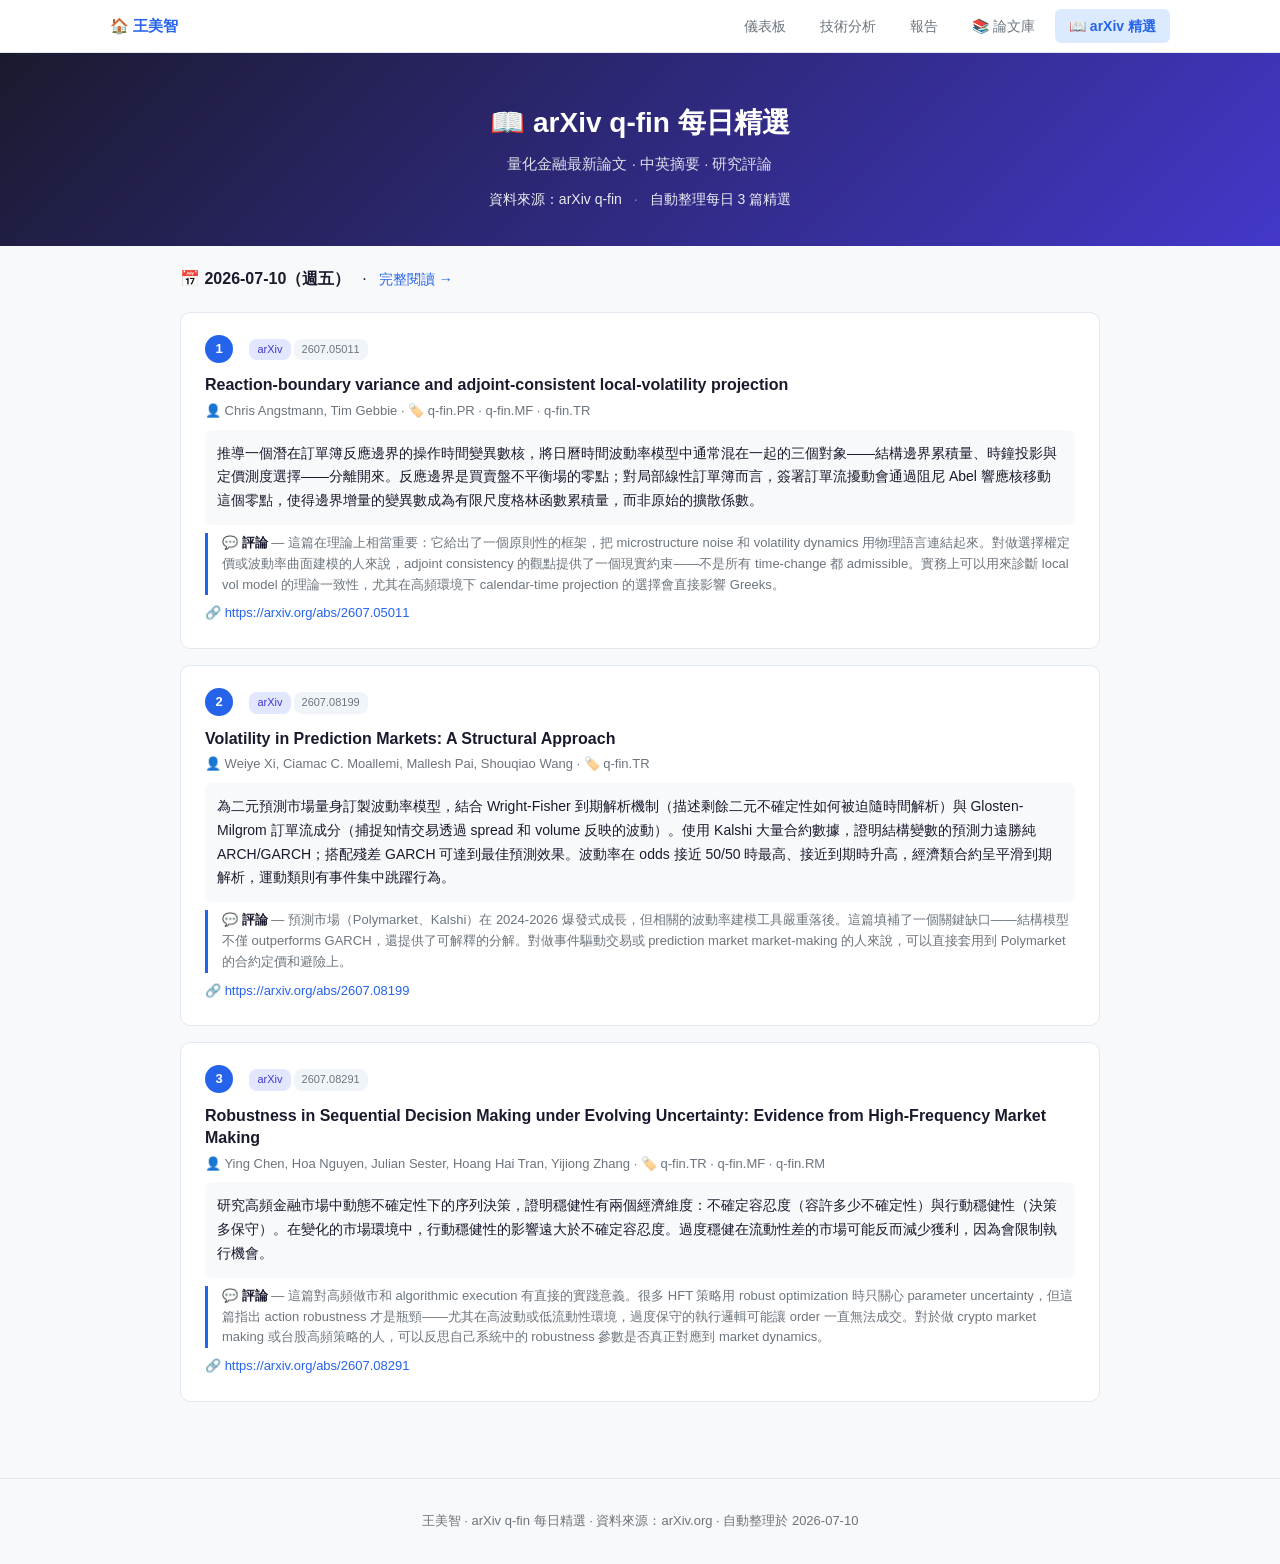
==== arxiv/index.html @ 02ef4549 "新增 arXiv q-fin 每日精選專區（2026-07-10 首版，3 篇精選）" ====
<!DOCTYPE html>
<html lang="zh-Hant">
<head>
<meta charset="UTF-8">
<meta name="viewport" content="width=device-width, initial-scale=1.0">
<meta name="color-scheme" content="light only">
<title>arXiv q-fin 每日精選 — 王美智</title>
<link rel="stylesheet" href="../style.css">
<style>
/* arXiv 專用樣式 */
.arxiv-hero {
  background: linear-gradient(135deg, #1a1a2e 0%, #4338ca 100%);
  color: #fff; padding: 48px 20px 36px; text-align: center;
}
.arxiv-hero h1 { font-size: 28px; margin-bottom: 6px; }
.arxiv-hero .subtitle { font-size: 15px; opacity: .85; margin-bottom: 12px; }
.arxiv-hero .hero-stats { font-size: 14px; opacity: .9; }
.arxiv-hero .hero-stats .sep { margin: 0 8px; opacity: .5; }

/* 文章卡 */
.arxiv-card {
  background: var(--card-bg); border-radius: var(--radius); padding: 20px 24px;
  border: 1px solid var(--border); margin-bottom: 16px; transition: .15s;
}
.arxiv-card:hover { border-color: var(--accent); box-shadow: 0 2px 8px rgba(37,99,235,.1); }
.arxiv-card .card-num {
  display: inline-block; width: 28px; height: 28px; line-height: 28px;
  text-align: center; border-radius: 50%; background: var(--accent); color: #fff;
  font-size: 13px; font-weight: 700; margin-right: 8px;
}
.arxiv-card h3 { font-size: 16px; font-weight: 600; margin: 8px 0 4px; line-height: 1.4; }
.arxiv-card .meta { font-size: 13px; color: var(--muted); margin-bottom: 4px; }
.arxiv-card .meta a { color: var(--accent); text-decoration: none; }
.arxiv-card .meta a:hover { text-decoration: underline; }
.arxiv-card .tags { display: flex; flex-wrap: wrap; gap: 3px; margin: 6px 0; }
.arxiv-card .tags span {
  padding: 2px 8px; border-radius: 8px; font-size: 11px; font-weight: 500;
  background: var(--tag-bg); color: var(--muted);
}
.arxiv-card .tags .arxiv-tag { background: #e0e7ff; color: #4338ca; }
.arxiv-card .abstract {
  font-size: 14px; line-height: 1.7; color: var(--text); margin: 8px 0;
  padding: 12px; background: var(--bg); border-radius: 8px;
}
.arxiv-card .commentary {
  font-size: 13px; line-height: 1.6; color: var(--muted);
  border-left: 3px solid var(--accent); padding-left: 14px; margin-top: 8px;
}
.arxiv-card .commentary strong { color: var(--text); }

.day-nav { display: flex; align-items: center; gap: 12px; margin-bottom: 20px; }
.day-nav a { color: var(--accent); text-decoration: none; font-size: 14px; }
.day-nav a:hover { text-decoration: underline; }
.day-nav .current { font-weight: 600; color: var(--text); }
</style>
</head>
<body>

<!-- 導覽列 -->
<nav class="topnav">
  <div class="nav-inner">
    <a href="../index.html" class="nav-brand">🏠 王美智</a>
    <div class="nav-links">
      <a href="../dashboard/">儀表板</a>
      <a href="../stock-viewer/">技術分析</a>
      <a href="../report.html">報告</a>
      <a href="../papers/">📚 論文庫</a>
      <a href="index.html" class="active">📖 arXiv 精選</a>
    </div>
  </div>
</nav>

<!-- Hero -->
<div class="arxiv-hero">
  <h1>📖 arXiv q-fin 每日精選</h1>
  <p class="subtitle">量化金融最新論文 · 中英摘要 · 研究評論</p>
  <div class="hero-stats">
    <span>資料來源：arXiv q-fin</span>
    <span class="sep">·</span>
    <span>自動整理每日 3 篇精選</span>
  </div>
</div>

<main class="container">

<div class="day-nav">
  <span class="current">📅 2026-07-10（週五）</span>
  <span class="sep">·</span>
  <a href="2026-07-10.html">完整閱讀 →</a>
</div>

<!-- 精選 1 -->
<div class="arxiv-card">
  <div>
    <span class="card-num">1</span>
    <span class="tags" style="display:inline-flex;margin-left:4px;">
      <span class="arxiv-tag">arXiv</span>
      <span>2607.05011</span>
    </span>
  </div>
  <h3>Reaction-boundary variance and adjoint-consistent local-volatility projection</h3>
  <div class="meta">👤 Chris Angstmann, Tim Gebbie · 🏷️ q-fin.PR · q-fin.MF · q-fin.TR</div>
  <div class="abstract">
    推導一個潛在訂單簿反應邊界的操作時間變異數核，將日曆時間波動率模型中通常混在一起的三個對象——結構邊界累積量、時鐘投影與定價測度選擇——分離開來。反應邊界是買賣盤不平衡場的零點；對局部線性訂單簿而言，簽署訂單流擾動會通過阻尼 Abel 響應核移動這個零點，使得邊界增量的變異數成為有限尺度格林函數累積量，而非原始的擴散係數。
  </div>
  <div class="commentary">
    <strong>💬 評論</strong> — 這篇在理論上相當重要：它給出了一個原則性的框架，把 microstructure noise 和 volatility dynamics 用物理語言連結起來。對做選擇權定價或波動率曲面建模的人來說，adjoint consistency 的觀點提供了一個現實約束——不是所有 time-change 都 admissible。實務上可以用來診斷 local vol model 的理論一致性，尤其在高頻環境下 calendar-time projection 的選擇會直接影響 Greeks。
  </div>
  <div class="meta" style="margin-top:8px;">
    🔗 <a href="https://arxiv.org/abs/2607.05011" target="_blank">https://arxiv.org/abs/2607.05011</a>
  </div>
</div>

<!-- 精選 2 -->
<div class="arxiv-card">
  <div>
    <span class="card-num">2</span>
    <span class="tags" style="display:inline-flex;margin-left:4px;">
      <span class="arxiv-tag">arXiv</span>
      <span>2607.08199</span>
    </span>
  </div>
  <h3>Volatility in Prediction Markets: A Structural Approach</h3>
  <div class="meta">👤 Weiye Xi, Ciamac C. Moallemi, Mallesh Pai, Shouqiao Wang · 🏷️ q-fin.TR</div>
  <div class="abstract">
    為二元預測市場量身訂製波動率模型，結合 Wright-Fisher 到期解析機制（描述剩餘二元不確定性如何被迫隨時間解析）與 Glosten-Milgrom 訂單流成分（捕捉知情交易透過 spread 和 volume 反映的波動）。使用 Kalshi 大量合約數據，證明結構變數的預測力遠勝純 ARCH/GARCH；搭配殘差 GARCH 可達到最佳預測效果。波動率在 odds 接近 50/50 時最高、接近到期時升高，經濟類合約呈平滑到期解析，運動類則有事件集中跳躍行為。
  </div>
  <div class="commentary">
    <strong>💬 評論</strong> — 預測市場（Polymarket、Kalshi）在 2024-2026 爆發式成長，但相關的波動率建模工具嚴重落後。這篇填補了一個關鍵缺口——結構模型不僅 outperforms GARCH，還提供了可解釋的分解。對做事件驅動交易或 prediction market market-making 的人來說，可以直接套用到 Polymarket 的合約定價和避險上。
  </div>
  <div class="meta" style="margin-top:8px;">
    🔗 <a href="https://arxiv.org/abs/2607.08199" target="_blank">https://arxiv.org/abs/2607.08199</a>
  </div>
</div>

<!-- 精選 3 -->
<div class="arxiv-card">
  <div>
    <span class="card-num">3</span>
    <span class="tags" style="display:inline-flex;margin-left:4px;">
      <span class="arxiv-tag">arXiv</span>
      <span>2607.08291</span>
    </span>
  </div>
  <h3>Robustness in Sequential Decision Making under Evolving Uncertainty: Evidence from High-Frequency Market Making</h3>
  <div class="meta">👤 Ying Chen, Hoa Nguyen, Julian Sester, Hoang Hai Tran, Yijiong Zhang · 🏷️ q-fin.TR · q-fin.MF · q-fin.RM</div>
  <div class="abstract">
    研究高頻金融市場中動態不確定性下的序列決策，證明穩健性有兩個經濟維度：不確定容忍度（容許多少不確定性）與行動穩健性（決策多保守）。在變化的市場環境中，行動穩健性的影響遠大於不確定容忍度。過度穩健在流動性差的市場可能反而減少獲利，因為會限制執行機會。
  </div>
  <div class="commentary">
    <strong>💬 評論</strong> — 這篇對高頻做市和 algorithmic execution 有直接的實踐意義。很多 HFT 策略用 robust optimization 時只關心 parameter uncertainty，但這篇指出 action robustness 才是瓶頸——尤其在高波動或低流動性環境，過度保守的執行邏輯可能讓 order 一直無法成交。對於做 crypto market making 或台股高頻策略的人，可以反思自己系統中的 robustness 參數是否真正對應到 market dynamics。
  </div>
  <div class="meta" style="margin-top:8px;">
    🔗 <a href="https://arxiv.org/abs/2607.08291" target="_blank">https://arxiv.org/abs/2607.08291</a>
  </div>
</div>

</main>

<footer>
  <p>王美智 · arXiv q-fin 每日精選 · 資料來源：arXiv.org · 自動整理於 2026-07-10</p>
</footer>

</body>
</html>
---- style.css ----
/* ===== 學術論文資料庫 — 乾淨學術風 ===== */

:root {
  --bg: #f8f9fa;
  --card-bg: #ffffff;
  --text: #1a1a2e;
  --muted: #6c757d;
  --accent: #2563eb;
  --accent-light: #dbeafe;
  --border: #e2e8f0;
  --tag-bg: #f1f5f9;
  --tag-active: #2563eb;
  --tag-upload: #059669;
  --shadow: 0 1px 3px rgba(0,0,0,.08);
  --radius: 10px;
}

* { margin: 0; padding: 0; box-sizing: border-box; }
body { font-family: -apple-system, BlinkMacSystemFont, "Segoe UI", Roboto, "Noto Sans TC", sans-serif; background: var(--bg); color: var(--text); line-height: 1.6; }

/* 導覽列 */
.topnav {
  background: var(--card-bg);
  border-bottom: 1px solid var(--border);
  position: sticky; top: 0; z-index: 100;
}
.nav-inner {
  max-width: 1100px; margin: 0 auto;
  display: flex; align-items: center; justify-content: space-between;
  padding: 0 20px; height: 52px;
}
.nav-brand { font-weight: 700; color: var(--accent); text-decoration: none; font-size: 15px; }
.nav-links { display: flex; gap: 6px; }
.nav-links a {
  padding: 6px 14px; border-radius: 6px; font-size: 14px;
  color: var(--muted); text-decoration: none; transition: .15s;
}
.nav-links a:hover { background: var(--tag-bg); color: var(--text); }
.nav-links a.active { background: var(--accent-light); color: var(--accent); font-weight: 600; }

/* Hero */
.hero {
  background: linear-gradient(135deg, #1e3a5f 0%, #2563eb 100%);
  color: #fff; padding: 48px 20px 36px; text-align: center;
}
.hero h1 { font-size: 28px; margin-bottom: 6px; }
.hero .subtitle { font-size: 15px; opacity: .85; margin-bottom: 12px; }
.hero-stats { font-size: 14px; opacity: .9; }
.hero-stats .sep { margin: 0 8px; opacity: .5; }

/* Container */
.container { max-width: 960px; margin: 0 auto; padding: 20px; }

/* 工具列 */
.toolbar { margin-bottom: 20px; }
.search-box input {
  width: 100%; padding: 12px 16px; border: 1px solid var(--border);
  border-radius: var(--radius); font-size: 15px; background: var(--card-bg);
  transition: .15s;
}
.search-box input:focus { outline: none; border-color: var(--accent); box-shadow: 0 0 0 3px var(--accent-light); }

/* 分類篩選 */
.filter-section { margin-top: 12px; }
.filter-label {
  font-size: 12px; font-weight: 600; color: var(--muted);
  text-transform: uppercase; letter-spacing: .5px; margin-bottom: 6px;
}
.filter-tags { display: flex; flex-wrap: wrap; gap: 5px; }
.filter-tags .tag {
  padding: 4px 12px; border-radius: 16px; border: 1px solid var(--border);
  background: var(--card-bg); font-size: 12px; cursor: pointer; transition: .15s;
  color: var(--muted); white-space: nowrap;
}
.filter-tags .tag:hover { border-color: var(--accent); color: var(--accent); }
.filter-tags .tag.active { background: var(--accent); color: #fff; border-color: var(--accent); }
.filter-tags .tag[data-tag="upload"].active { background: var(--tag-upload); border-color: var(--tag-upload); }

/* 主題標籤特殊色 */
#topicTags .tag[data-topic="綠債/ESG"].active { background: #059669; border-color: #059669; }
#topicTags .tag[data-topic="潔淨能源"].active { background: #0ea5e9; border-color: #0ea5e9; }
#topicTags .tag[data-topic="碳市場/碳交易"].active { background: #1e293b; border-color: #1e293b; }
#topicTags .tag[data-topic="氣候風險/政策"].active { background: #d97706; border-color: #d97706; }
#topicTags .tag[data-topic="能源市場"].active { background: #dc2626; border-color: #dc2626; }
#topicTags .tag[data-topic="金融市場"].active { background: #7c3aed; border-color: #7c3aed; }
#topicTags .tag[data-topic="地緣政治/國防"].active { background: #be185d; border-color: #be185d; }
#topicTags .tag[data-topic="加密貨幣/數位金融"].active { background: #f59e0b; border-color: #f59e0b; }
#topicTags .tag[data-topic="原物料/商品"].active { background: #84cc16; border-color: #84cc16; }
#topicTags .tag[data-topic="宏觀總體"].active { background: #0891b2; border-color: #0891b2; }
#topicTags .tag[data-topic="AI/科技"].active { background: #6366f1; border-color: #6366f1; }
#topicTags .tag[data-topic="方法論"].active { background: #64748b; border-color: #64748b; }

/* 論文卡片 */
.paper-list { display: flex; flex-direction: column; gap: 10px; }

.paper-card {
  background: var(--card-bg); border-radius: var(--radius); padding: 16px 20px;
  border: 1px solid var(--border); cursor: pointer; transition: .15s;
}
.paper-card:hover { border-color: var(--accent); box-shadow: 0 2px 8px rgba(37,99,235,.1); }

.paper-card .paper-meta {
  display: flex; align-items: center; gap: 8px; flex-wrap: wrap;
  font-size: 12px; color: var(--muted); margin-bottom: 5px;
}
.paper-card .paper-date { font-weight: 600; color: var(--accent); }
.paper-card .paper-badge {
  padding: 2px 8px; border-radius: 10px; font-size: 11px; font-weight: 600;
  background: var(--accent-light); color: var(--accent);
}
.paper-card .paper-badge.upload { background: #d1fae5; color: #059669; }
.paper-card .paper-badge.arxiv { background: #e0e7ff; color: #4338ca; }

.paper-card .topic-badge {
  padding: 1px 7px; border-radius: 8px; font-size: 11px;
  background: #fef3c7; color: #92400e;
}

.paper-card h3 { font-size: 15px; font-weight: 600; margin-bottom: 3px; line-height: 1.4; }
.paper-card .paper-authors { font-size: 13px; color: var(--muted); margin-bottom: 3px; }
.paper-card .paper-journal { font-size: 12px; color: var(--muted); font-style: italic; }
.paper-card .paper-tags { margin-top: 6px; display: flex; flex-wrap: wrap; gap: 3px; }
.paper-card .paper-tags span {
  padding: 2px 7px; border-radius: 8px; font-size: 11px; font-weight: 500;
  background: var(--tag-bg); color: var(--muted);
}

/* 分頁 */
.pagination { display: flex; justify-content: center; gap: 6px; margin-top: 24px; flex-wrap: wrap; }
.pagination button {
  padding: 6px 14px; border: 1px solid var(--border); border-radius: 6px;
  background: var(--card-bg); cursor: pointer; font-size: 14px; color: var(--text); transition: .1s;
}
.pagination button:hover { border-color: var(--accent); }
.pagination button.active { background: var(--accent); color: #fff; border-color: var(--accent); }
.pagination button:disabled { opacity: .4; cursor: default; }

/* Modal */
.modal {
  display: none; position: fixed; inset: 0; background: rgba(0,0,0,.4);
  z-index: 200; padding: 20px; overflow-y: auto;
}
.modal.open { display: flex; align-items: flex-start; justify-content: center; padding-top: 60px; }
.modal-content {
  background: var(--card-bg); border-radius: var(--radius); max-width: 700px;
  width: 100%; padding: 30px; position: relative;
  box-shadow: 0 10px 40px rgba(0,0,0,.15);
  margin-bottom: 60px;
}
.modal-close {
  position: absolute; top: 12px; right: 16px; background: none; border: none;
  font-size: 22px; cursor: pointer; color: var(--muted);
}

#modalBody h2 { font-size: 20px; margin-bottom: 12px; line-height: 1.4; }
#modalBody .meta-line { font-size: 14px; color: var(--muted); margin-bottom: 4px; }
#modalBody .meta-line strong { color: var(--text); }
#modalBody .section { margin-top: 16px; }
#modalBody .section h4 { font-size: 14px; font-weight: 600; margin-bottom: 4px; color: var(--accent); }
#modalBody .section p { font-size: 14px; line-height: 1.7; }
#modalBody .section a { color: var(--accent); text-decoration: none; }
#modalBody .section a:hover { text-decoration: underline; }
#modalBody .tags { margin-top: 12px; display: flex; gap: 4px; flex-wrap: wrap; }
#modalBody .tags span { padding: 3px 10px; border-radius: 12px; font-size: 12px; background: var(--tag-bg); }
#modalBody .tags .topic-tag { background: #fef3c7; color: #92400e; }

/* 上傳區 */
.upload-section {
  background: var(--card-bg); border: 2px dashed var(--border);
  border-radius: var(--radius); padding: 24px; text-align: center; margin-bottom: 20px;
}
.upload-section h3 { font-size: 16px; margin-bottom: 8px; }
.upload-section p { font-size: 13px; color: var(--muted); margin-bottom: 12px; }

/* Footer */
footer {
  text-align: center; padding: 32px 20px; font-size: 13px; color: var(--muted);
  border-top: 1px solid var(--border); margin-top: 40px;
}

/* ===== 論述圖譜 ===== */
.diagram-section {
  margin-top: 20px;
  background: var(--card-bg);
  border: 1px solid var(--border);
  border-radius: var(--radius);
  overflow: hidden;
}
.diagram-section h4 {
  font-size: 14px; font-weight: 600; color: var(--accent);
  padding: 12px 16px 4px; margin: 0;
}
.diagram-section .mermaid {
  padding: 8px 16px 16px;
  overflow-x: auto;
}
.diagram-toggle {
  display: block; width: 100%;
  padding: 8px 16px;
  background: none; border: none; border-top: 1px solid var(--border);
  font-size: 13px; color: var(--muted); cursor: pointer;
  text-align: left;
}
.diagram-toggle:hover { color: var(--accent); }

/* ===== 觀點卡片 ===== */
.viewpoints-section {
  margin-top: 16px;
  display: flex; flex-direction: column; gap: 8px;
}
.vp-card {
  border: 1px solid var(--border);
  border-radius: 8px;
  overflow: hidden;
  transition: .15s;
}
.vp-card:hover { border-color: var(--accent); }
.vp-card-header {
  display: flex; align-items: flex-start; gap: 8px;
  padding: 10px 12px;
  cursor: pointer;
  background: var(--bg);
  user-select: none;
}
.vp-card-header .vp-num {
  flex-shrink: 0;
  width: 24px; height: 24px;
  display: flex; align-items: center; justify-content: center;
  border-radius: 50%;
  background: var(--accent);
  color: #fff;
  font-size: 12px; font-weight: 700;
}
.vp-card-header .vp-claim {
  flex: 1;
  font-size: 14px; font-weight: 600;
  line-height: 1.4;
}
.vp-card-header .vp-expand {
  flex-shrink: 0;
  font-size: 12px; color: var(--muted);
  transition: transform .2s;
}
.vp-card-header .vp-expand.open { transform: rotate(180deg); }

.vp-card-body {
  display: none;
  padding: 8px 12px 12px 44px;
  font-size: 13px;
  line-height: 1.6;
  color: var(--muted);
}
.vp-card-body.open { display: block; }

.vp-card-body .vp-evidence-label {
  font-size: 11px; font-weight: 700;
  color: var(--accent);
  text-transform: uppercase;
  letter-spacing: .5px;
  margin-bottom: 2px;
}
.vp-card-body .vp-evidence {
  margin-bottom: 6px;
}
.vp-card-body .vp-connections {
  font-size: 11px;
  color: var(--muted);
}
.vp-card-body .vp-connections span {
  display: inline-block;
  padding: 1px 6px;
  border-radius: 6px;
  background: var(--accent-light);
  color: var(--accent);
  margin-right: 3px;
}

.vp-confidence-high { border-left: 3px solid #059669; }
.vp-confidence-mid { border-left: 3px solid #d97706; }
.vp-confidence-low { border-left: 3px solid #dc2626; }

/* Responsive */
@media (max-width: 600px) {
  .hero h1 { font-size: 22px; }
  .nav-links a { font-size: 12px; padding: 4px 10px; }
  .paper-card { padding: 12px; }
  .paper-card h3 { font-size: 14px; }
  .modal-content { padding: 20px; }
}
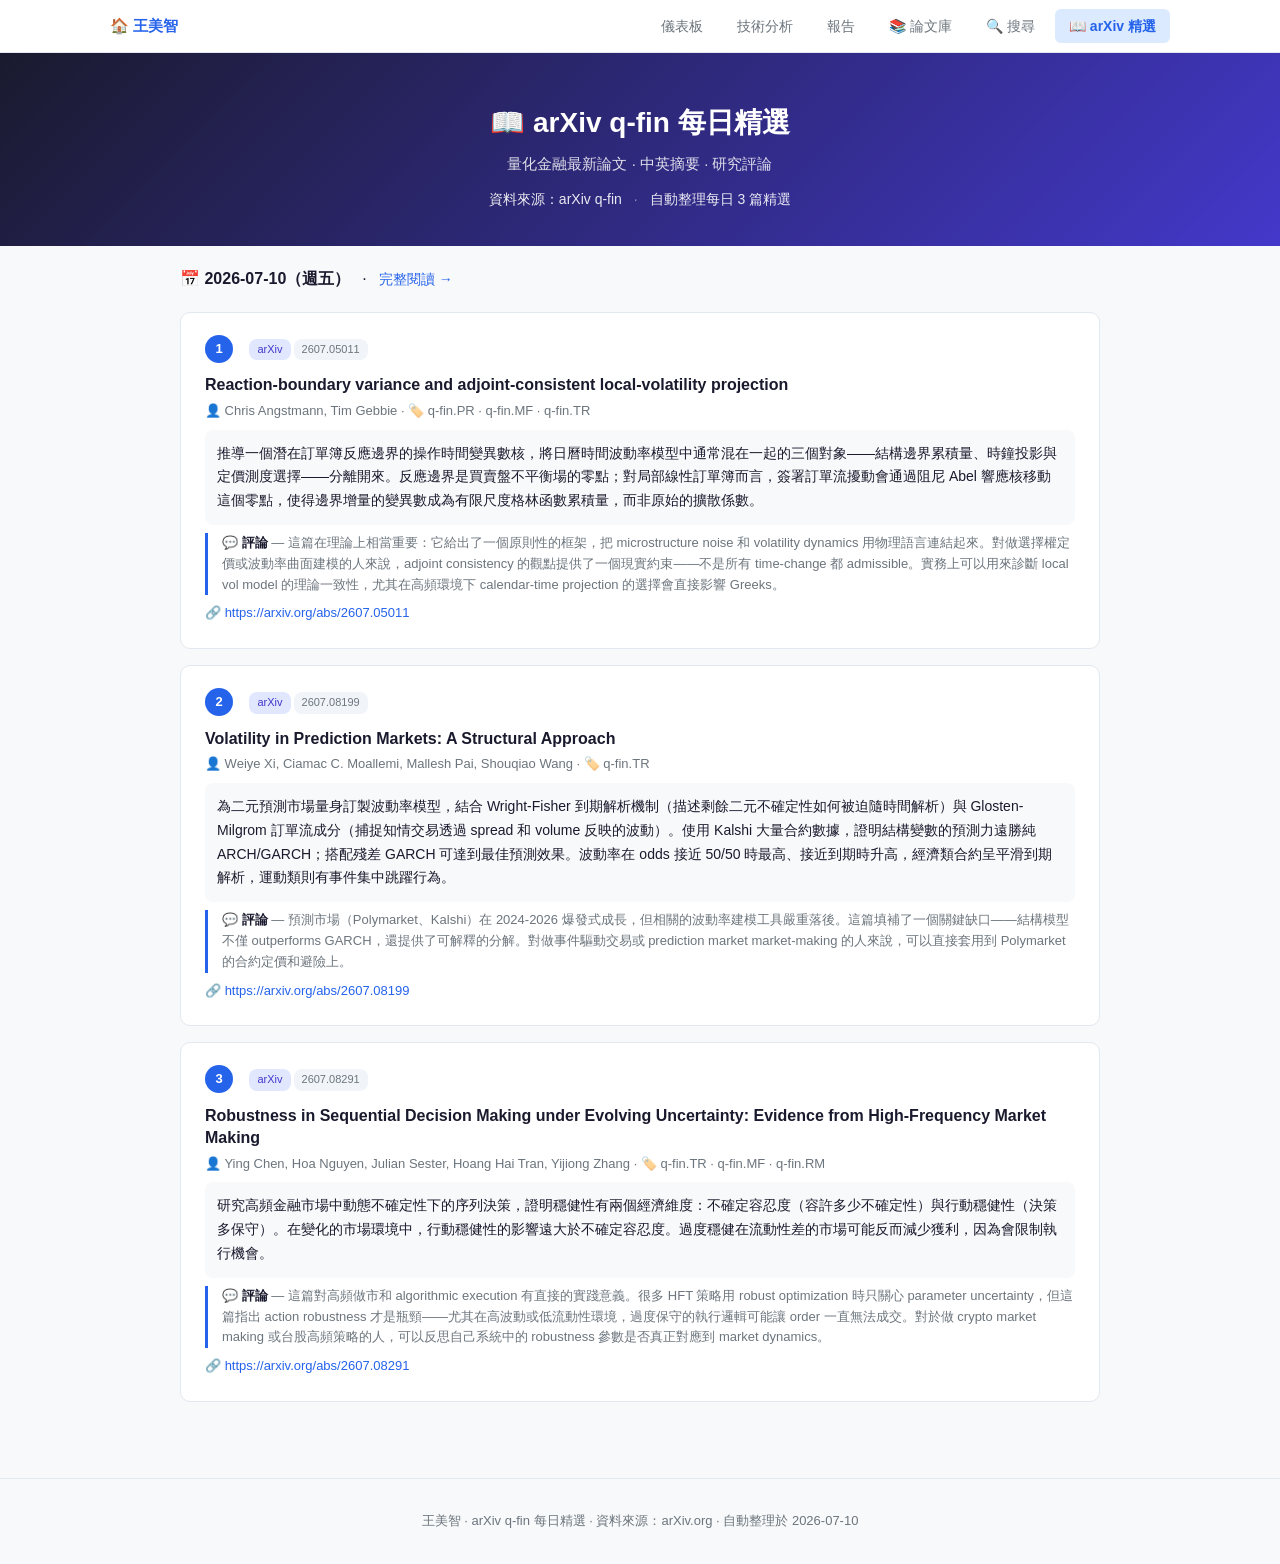
==== commit a997b9e4: "新增 🔍 全文搜尋頁面 + 導覽列整合" ====
--- a/arxiv/index.html
+++ b/arxiv/index.html
@@ -65,6 +65,7 @@
       <a href="../stock-viewer/">技術分析</a>
       <a href="../report.html">報告</a>
       <a href="../papers/">📚 論文庫</a>
+      <a href="../search.html">🔍 搜尋</a>
       <a href="index.html" class="active">📖 arXiv 精選</a>
     </div>
   </div>
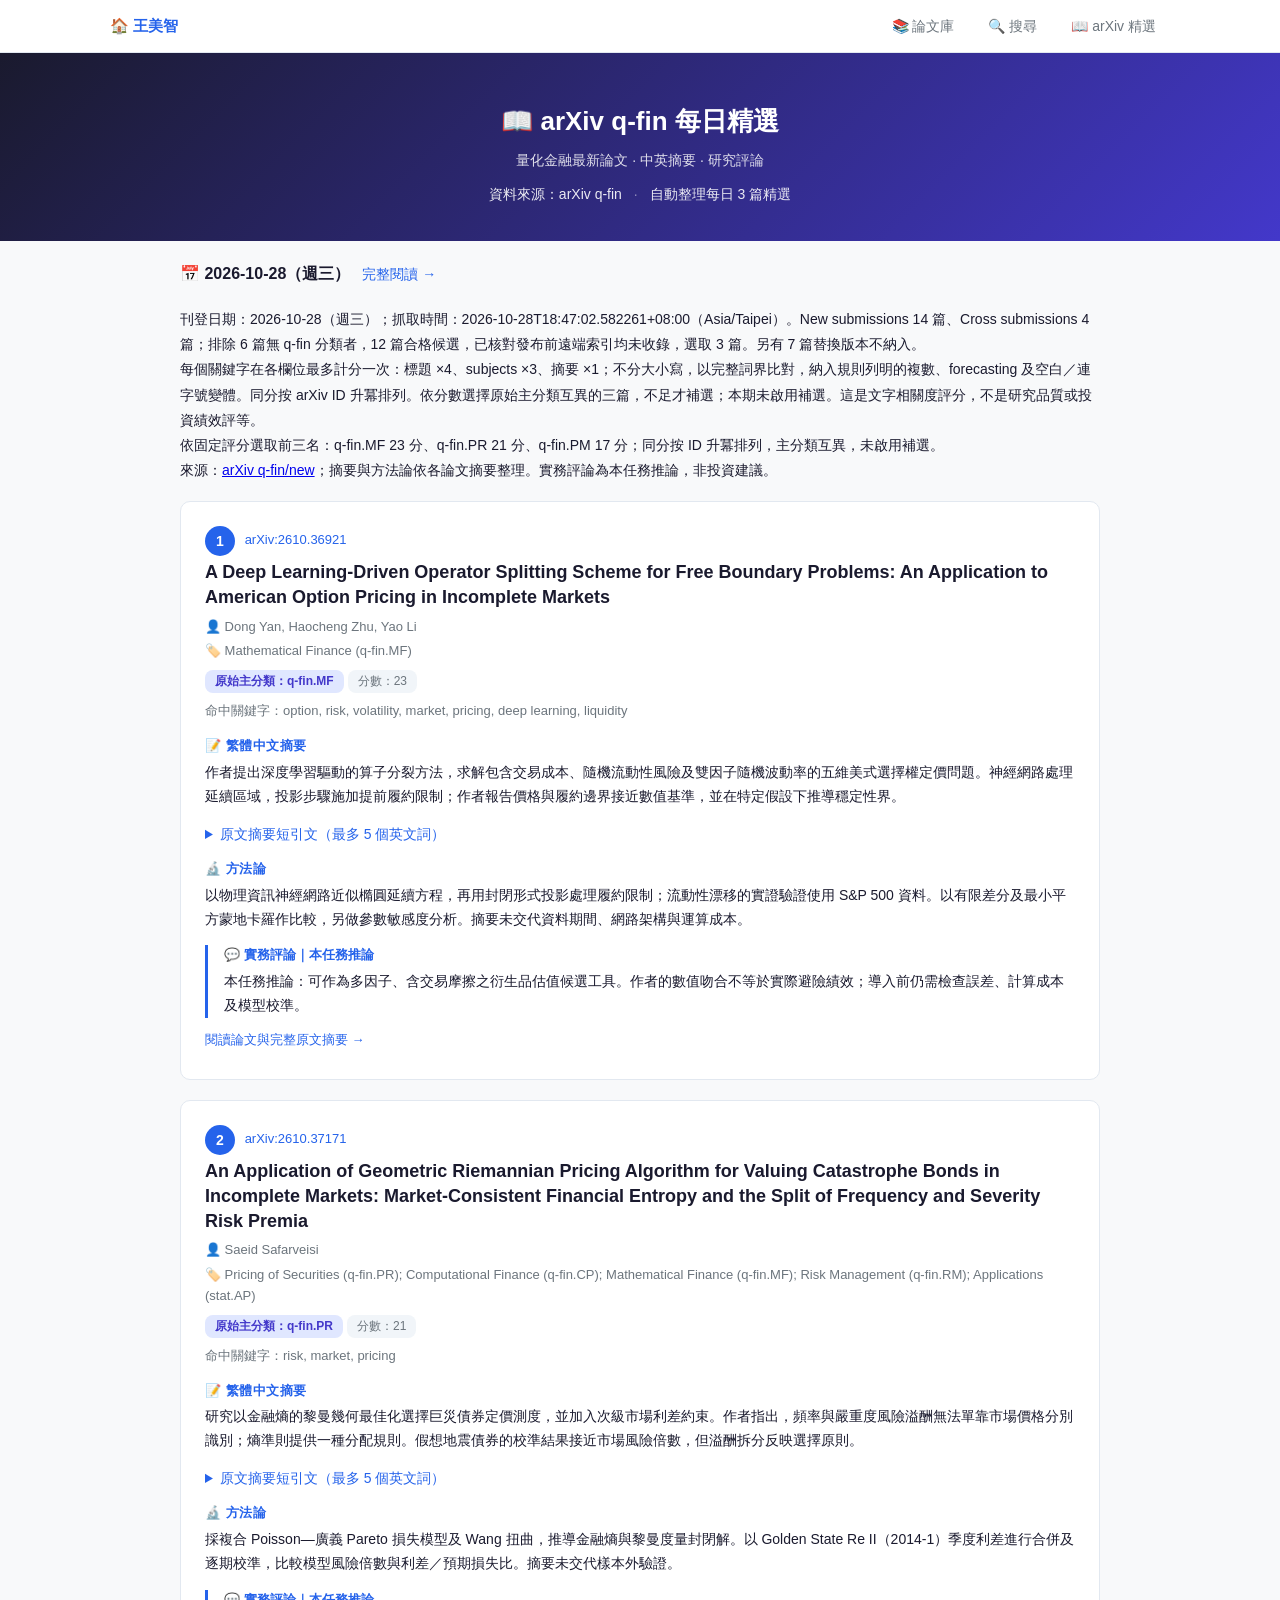
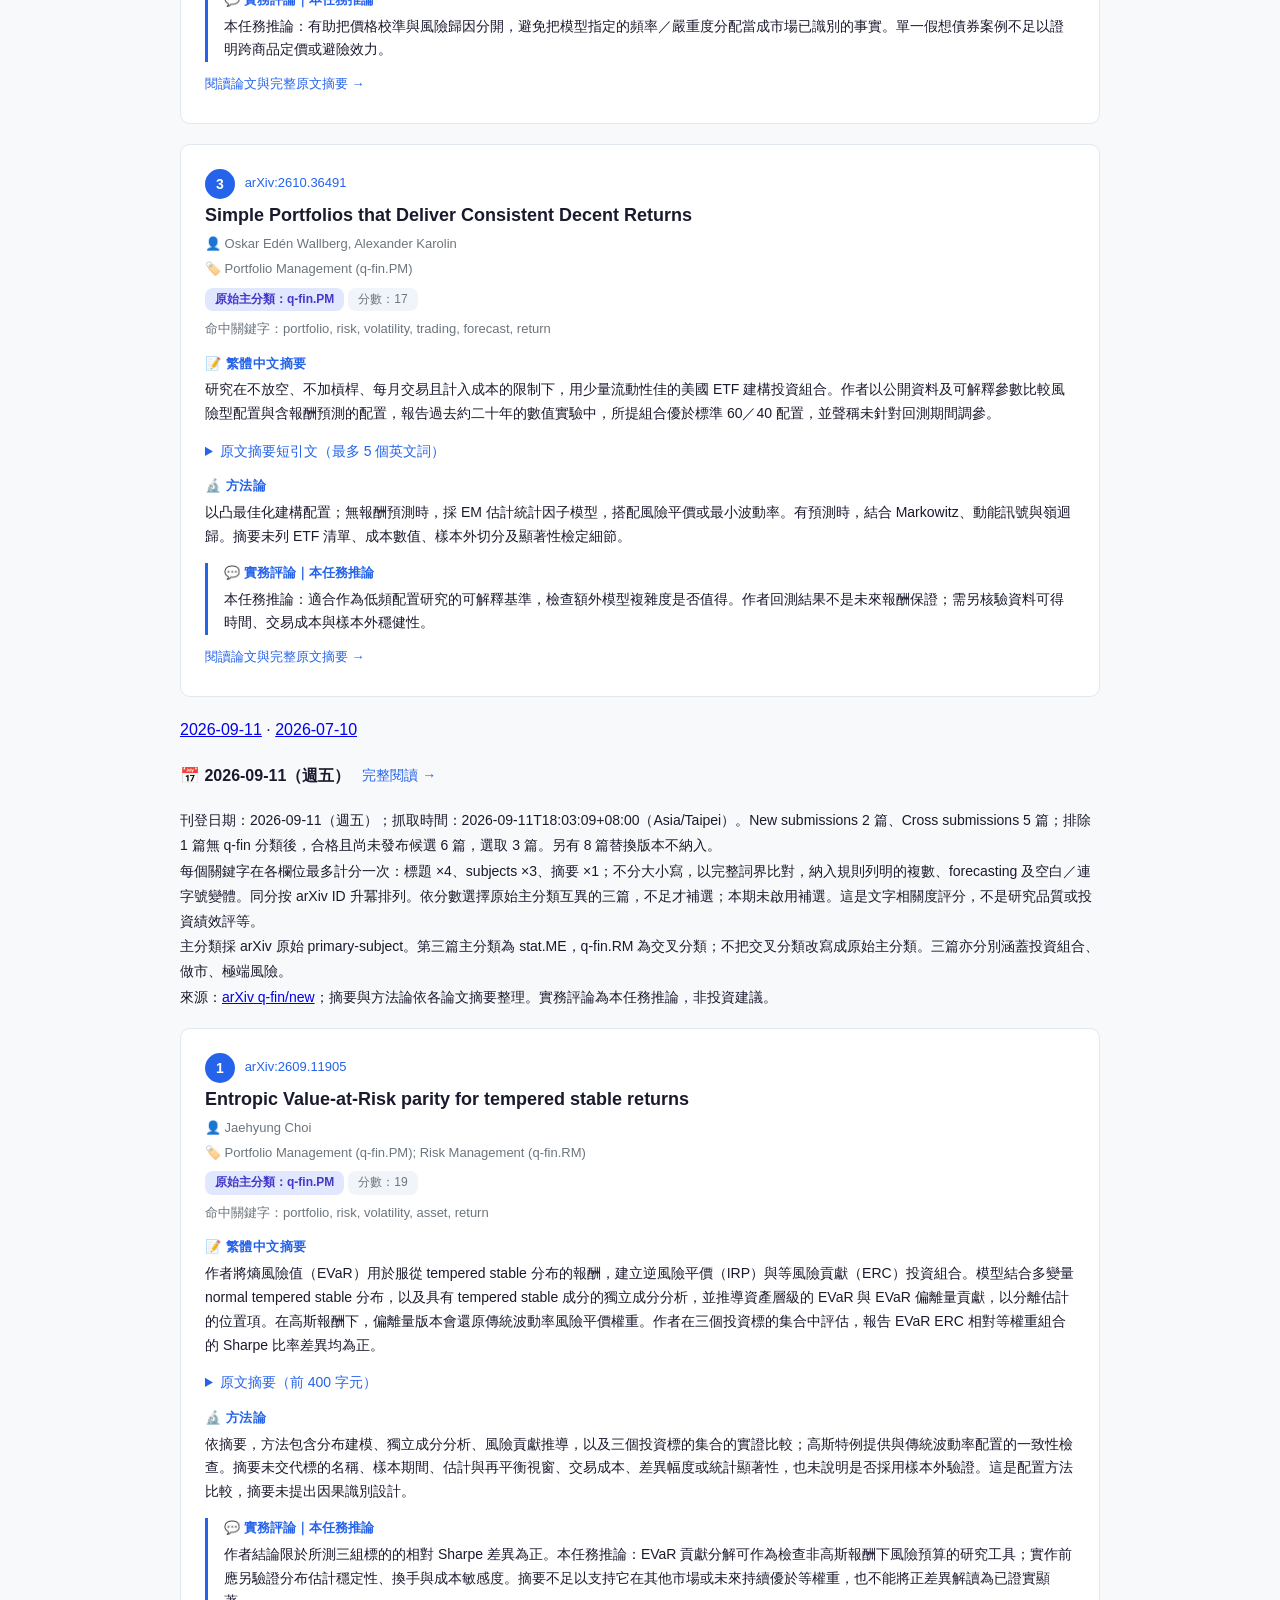
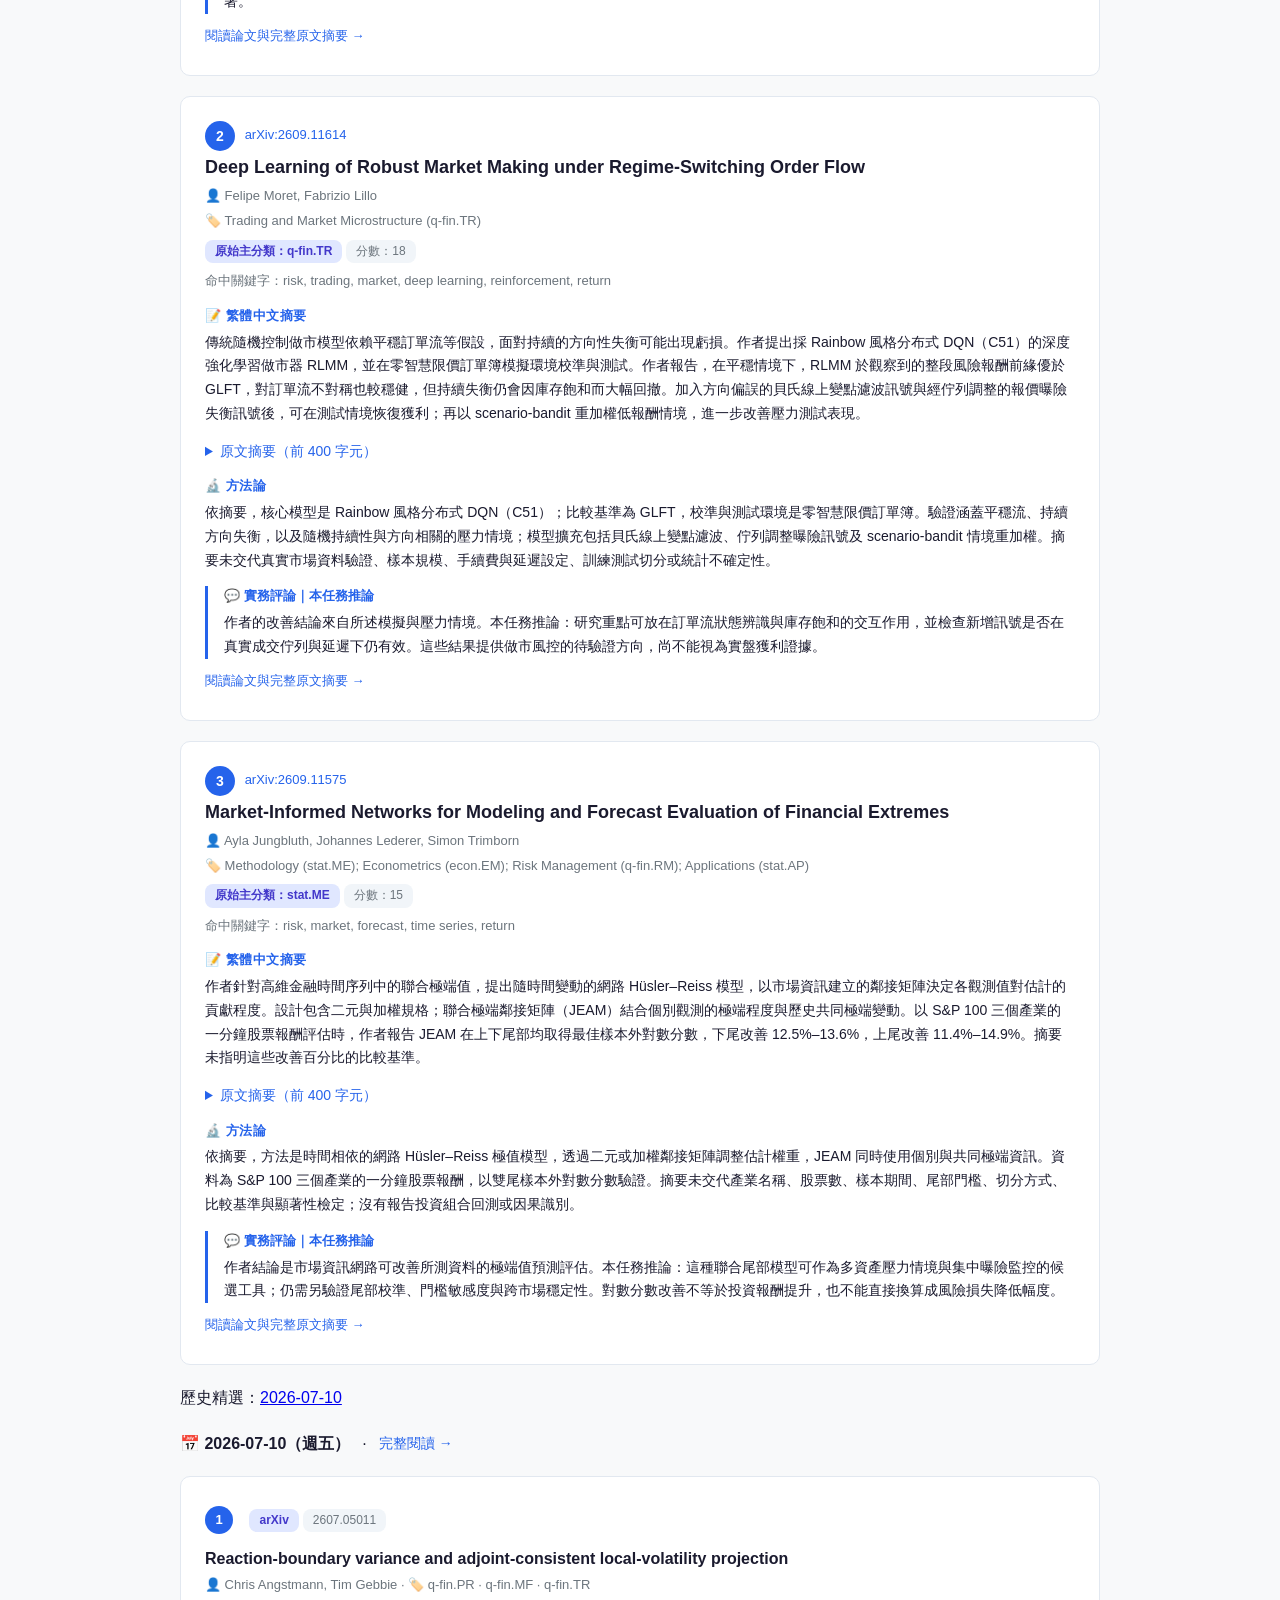
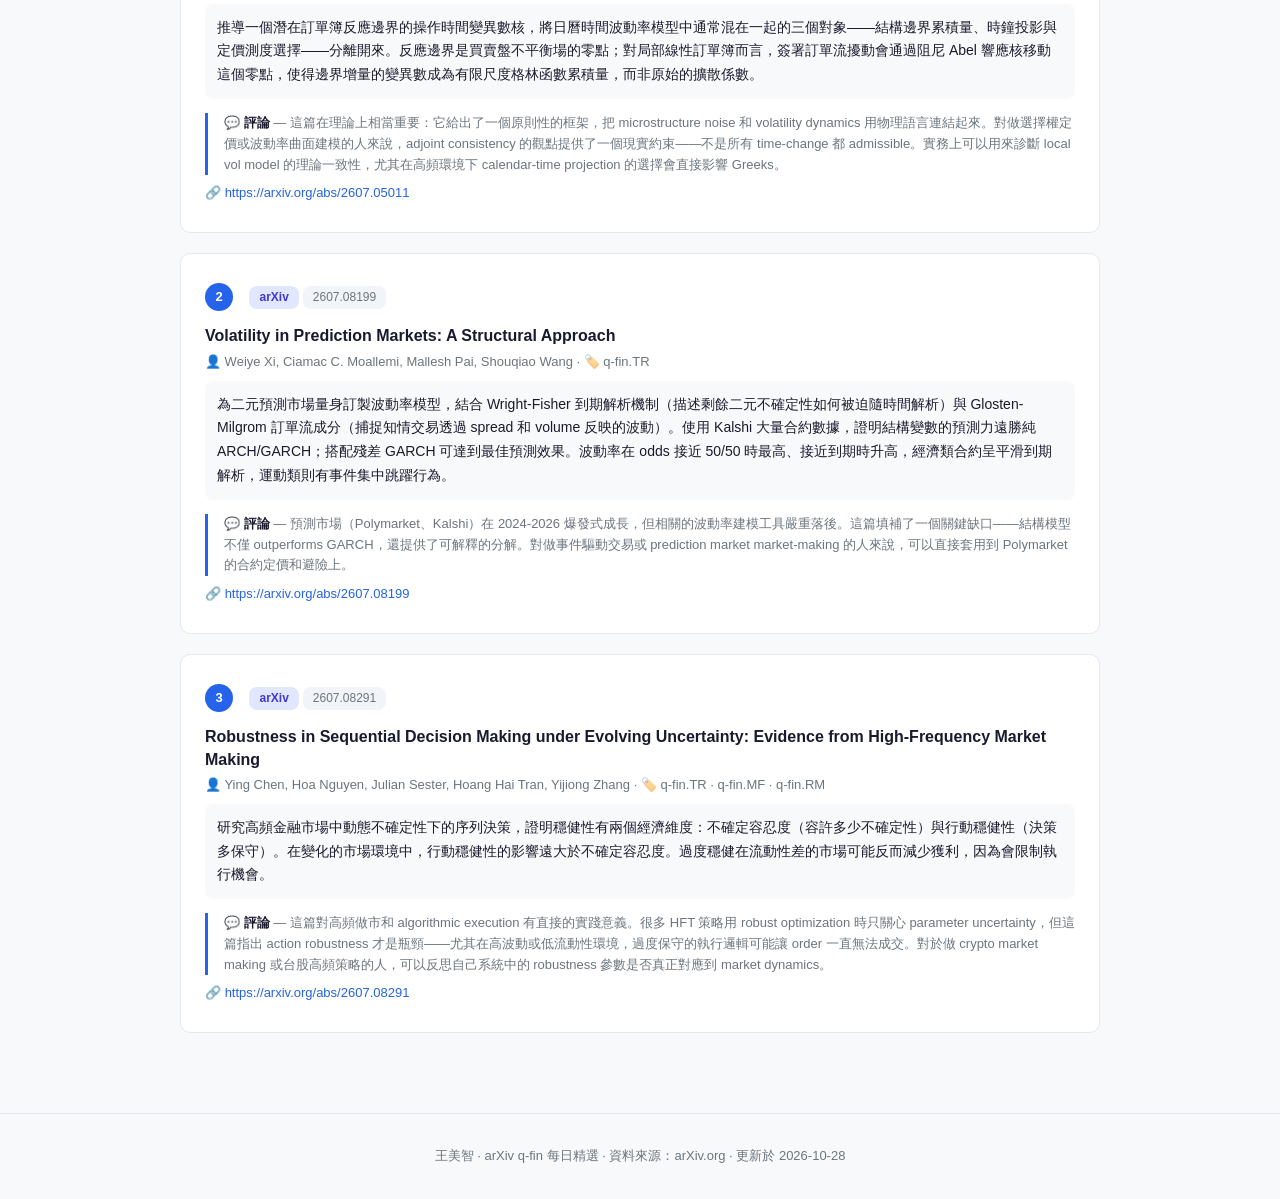
==== commit 2e2ae829: "docs: add 2026-10-28 arXiv q-fin daily picks" ====
--- a/arxiv/index.html
+++ b/arxiv/index.html
@@ -52,24 +52,65 @@
 .day-nav a { color: var(--accent); text-decoration: none; font-size: 14px; }
 .day-nav a:hover { text-decoration: underline; }
 .day-nav .current { font-weight: 600; color: var(--text); }
+
+.arxiv-hero {
+  background: linear-gradient(135deg, #1a1a2e 0%, #4338ca 100%);
+  color: #fff; padding: 48px 20px 36px; text-align: center;
+}
+.arxiv-hero h1 { font-size: 26px; margin-bottom: 6px; }
+.arxiv-hero .subtitle { font-size: 14px; opacity: .85; }
+.arxiv-card {
+  background: var(--card-bg); border-radius: var(--radius); padding: 24px;
+  border: 1px solid var(--border); margin-bottom: 20px;
+}
+.arxiv-card h2 { font-size: 18px; margin: 0 0 6px; line-height: 1.4; }
+.arxiv-card .num-badge {
+  display: inline-block; width: 30px; height: 30px; line-height: 30px;
+  text-align: center; border-radius: 50%; background: var(--accent); color: #fff;
+  font-size: 14px; font-weight: 700; margin-right: 6px; vertical-align: middle;
+}
+.arxiv-card .meta { font-size: 13px; color: var(--muted); margin-bottom: 4px; }
+.arxiv-card .meta a { color: var(--accent); }
+.arxiv-card .tags { display: flex; flex-wrap: wrap; gap: 4px; margin: 8px 0; }
+.arxiv-card .tags span {
+  padding: 2px 10px; border-radius: 8px; font-size: 12px;
+  background: var(--tag-bg); color: var(--muted);
+}
+.arxiv-card .tags .arxiv-tag { background: #e0e7ff; color: #4338ca; font-weight: 600; }
+.arxiv-card .section { margin-top: 14px; }
+.arxiv-card .section h4 {
+  font-size: 13px; font-weight: 700; color: var(--accent);
+  text-transform: uppercase; letter-spacing: .5px; margin-bottom: 4px;
+}
+.arxiv-card .section p { font-size: 14px; line-height: 1.7; margin: 0; }
+.arxiv-card .commentary {
+  border-left: 3px solid var(--accent); padding-left: 16px; margin-top: 14px;
+}
+.arxiv-card .commentary p { font-size: 14px; line-height: 1.7; color: var(--text); margin: 0; }
+.back-link { display: inline-block; margin-bottom: 20px; color: var(--accent); text-decoration: none; font-size: 14px; }
+.back-link:hover { text-decoration: underline; }
+
+.arxiv-card { overflow-wrap: anywhere; }
+.section summary { cursor: pointer; color: var(--accent); font-size: 14px; }
+.section p { margin-top: 6px; }
+.commentary h4 { font-size: 13px; color: var(--accent); margin-bottom: 4px; }
+.selection-note { font-size: 14px; line-height: 1.8; margin: 18px 0; }
+.day-nav { flex-wrap: wrap; }
+.archive-links { margin: 20px 0; }
+@media (max-width: 600px) {
+  .nav-inner { height: auto; min-height: 52px; flex-wrap: wrap; padding: 10px 16px; gap: 6px; }
+  .nav-links { flex-wrap: wrap; }
+  .nav-links a { padding: 5px 8px; font-size: 12px; }
+  .arxiv-card { padding: 18px 16px; }
+  .arxiv-hero h1 { font-size: 24px; }
+  .container { padding: 16px; }
+}
 </style>
 </head>
 <body>
 
 <!-- 導覽列 -->
-<nav class="topnav">
-  <div class="nav-inner">
-    <a href="../index.html" class="nav-brand">🏠 王美智</a>
-    <div class="nav-links">
-      <a href="../dashboard/">儀表板</a>
-      <a href="../stock-viewer/">技術分析</a>
-      <a href="../report.html">報告</a>
-      <a href="../papers/">📚 論文庫</a>
-      <a href="../search.html">🔍 搜尋</a>
-      <a href="index.html" class="active">📖 arXiv 精選</a>
-    </div>
-  </div>
-</nav>
+<nav class="topnav"><div class="nav-inner"><a href="../index.html" class="nav-brand">🏠 王美智</a><div class="nav-links"><a href="../index.html">📚 論文庫</a><a href="../search.html">🔍 搜尋</a><a href="index.html">📖 arXiv 精選</a></div></div></nav>
 
 <!-- Hero -->
 <div class="arxiv-hero">
@@ -83,6 +124,90 @@
 </div>
 
 <main class="container">
+<section aria-label="最新一期"><div class="day-nav"><span class="current">📅 2026-10-28（週三）</span><a href="2026-10-28.html">完整閱讀 →</a></div><aside class="selection-note"><p>刊登日期：2026-10-28（週三）；抓取時間：2026-10-28T18:47:02.582261+08:00（Asia/Taipei）。New submissions 14 篇、Cross submissions 4 篇；排除 6 篇無 q-fin 分類者，12 篇合格候選，已核對發布前遠端索引均未收錄，選取 3 篇。另有 7 篇替換版本不納入。</p><p>每個關鍵字在各欄位最多計分一次：標題 ×4、subjects ×3、摘要 ×1；不分大小寫，以完整詞界比對，納入規則列明的複數、forecasting 及空白／連字號變體。同分按 arXiv ID 升冪排列。依分數選擇原始主分類互異的三篇，不足才補選；本期未啟用補選。這是文字相關度評分，不是研究品質或投資績效評等。</p><p>依固定評分選取前三名：q-fin.MF 23 分、q-fin.PR 21 分、q-fin.PM 17 分；同分按 ID 升冪排列，主分類互異，未啟用補選。</p><p>來源：<a href="https://arxiv.org/list/q-fin/new">arXiv q-fin/new</a>；摘要與方法論依各論文摘要整理。實務評論為本任務推論，非投資建議。</p></aside><article class="arxiv-card" id="paper-2610.36921">
+<div class="meta"><span class="num-badge">1</span> <a href="https://arxiv.org/abs/2610.36921">arXiv:2610.36921</a></div>
+<h2>A Deep Learning-Driven Operator Splitting Scheme for Free Boundary Problems: An Application to American Option Pricing in Incomplete Markets</h2>
+<p class="meta authors">👤 Dong Yan, Haocheng Zhu, Yao Li</p>
+<p class="meta subjects">🏷️ Mathematical Finance (q-fin.MF)</p>
+<div class="tags"><span class="arxiv-tag">原始主分類：q-fin.MF</span><span>分數：23</span></div>
+<p class="meta">命中關鍵字：option, risk, volatility, market, pricing, deep learning, liquidity</p>
+<div class="section"><h4>📝 繁體中文摘要</h4><p>作者提出深度學習驅動的算子分裂方法，求解包含交易成本、隨機流動性風險及雙因子隨機波動率的五維美式選擇權定價問題。神經網路處理延續區域，投影步驟施加提前履約限制；作者報告價格與履約邊界接近數值基準，並在特定假設下推導穩定性界。</p></div>
+<details class="section"><summary>原文摘要短引文（最多 5 個英文詞）</summary><p lang="en">This paper proposes a deep…</p></details>
+<div class="section"><h4>🔬 方法論</h4><p>以物理資訊神經網路近似橢圓延續方程，再用封閉形式投影處理履約限制；流動性漂移的實證驗證使用 S&amp;P 500 資料。以有限差分及最小平方蒙地卡羅作比較，另做參數敏感度分析。摘要未交代資料期間、網路架構與運算成本。</p></div>
+<div class="commentary"><h4>💬 實務評論｜本任務推論</h4><p>本任務推論：可作為多因子、含交易摩擦之衍生品估值候選工具。作者的數值吻合不等於實際避險績效；導入前仍需檢查誤差、計算成本及模型校準。</p></div>
+<p class="meta" style="margin-top:12px"><a href="https://arxiv.org/abs/2610.36921">閱讀論文與完整原文摘要 →</a></p>
+</article>
+<article class="arxiv-card" id="paper-2610.37171">
+<div class="meta"><span class="num-badge">2</span> <a href="https://arxiv.org/abs/2610.37171">arXiv:2610.37171</a></div>
+<h2>An Application of Geometric Riemannian Pricing Algorithm for Valuing Catastrophe Bonds in Incomplete Markets: Market-Consistent Financial Entropy and the Split of Frequency and Severity Risk Premia</h2>
+<p class="meta authors">👤 Saeid Safarveisi</p>
+<p class="meta subjects">🏷️ Pricing of Securities (q-fin.PR); Computational Finance (q-fin.CP); Mathematical Finance (q-fin.MF); Risk Management (q-fin.RM); Applications (stat.AP)</p>
+<div class="tags"><span class="arxiv-tag">原始主分類：q-fin.PR</span><span>分數：21</span></div>
+<p class="meta">命中關鍵字：risk, market, pricing</p>
+<div class="section"><h4>📝 繁體中文摘要</h4><p>研究以金融熵的黎曼幾何最佳化選擇巨災債券定價測度，並加入次級市場利差約束。作者指出，頻率與嚴重度風險溢酬無法單靠市場價格分別識別；熵準則提供一種分配規則。假想地震債券的校準結果接近市場風險倍數，但溢酬拆分反映選擇原則。</p></div>
+<details class="section"><summary>原文摘要短引文（最多 5 個英文詞）</summary><p lang="en">This paper presents a framework…</p></details>
+<div class="section"><h4>🔬 方法論</h4><p>採複合 Poisson—廣義 Pareto 損失模型及 Wang 扭曲，推導金融熵與黎曼度量封閉解。以 Golden State Re II（2014-1）季度利差進行合併及逐期校準，比較模型風險倍數與利差／預期損失比。摘要未交代樣本外驗證。</p></div>
+<div class="commentary"><h4>💬 實務評論｜本任務推論</h4><p>本任務推論：有助把價格校準與風險歸因分開，避免把模型指定的頻率／嚴重度分配當成市場已識別的事實。單一假想債券案例不足以證明跨商品定價或避險效力。</p></div>
+<p class="meta" style="margin-top:12px"><a href="https://arxiv.org/abs/2610.37171">閱讀論文與完整原文摘要 →</a></p>
+</article>
+<article class="arxiv-card" id="paper-2610.36491">
+<div class="meta"><span class="num-badge">3</span> <a href="https://arxiv.org/abs/2610.36491">arXiv:2610.36491</a></div>
+<h2>Simple Portfolios that Deliver Consistent Decent Returns</h2>
+<p class="meta authors">👤 Oskar Edén Wallberg, Alexander Karolin</p>
+<p class="meta subjects">🏷️ Portfolio Management (q-fin.PM)</p>
+<div class="tags"><span class="arxiv-tag">原始主分類：q-fin.PM</span><span>分數：17</span></div>
+<p class="meta">命中關鍵字：portfolio, risk, volatility, trading, forecast, return</p>
+<div class="section"><h4>📝 繁體中文摘要</h4><p>研究在不放空、不加槓桿、每月交易且計入成本的限制下，用少量流動性佳的美國 ETF 建構投資組合。作者以公開資料及可解釋參數比較風險型配置與含報酬預測的配置，報告過去約二十年的數值實驗中，所提組合優於標準 60／40 配置，並聲稱未針對回測期間調參。</p></div>
+<details class="section"><summary>原文摘要短引文（最多 5 個英文詞）</summary><p lang="en">Portfolio construction has been studied…</p></details>
+<div class="section"><h4>🔬 方法論</h4><p>以凸最佳化建構配置；無報酬預測時，採 EM 估計統計因子模型，搭配風險平價或最小波動率。有預測時，結合 Markowitz、動能訊號與嶺迴歸。摘要未列 ETF 清單、成本數值、樣本外切分及顯著性檢定細節。</p></div>
+<div class="commentary"><h4>💬 實務評論｜本任務推論</h4><p>本任務推論：適合作為低頻配置研究的可解釋基準，檢查額外模型複雜度是否值得。作者回測結果不是未來報酬保證；需另核驗資料可得時間、交易成本與樣本外穩健性。</p></div>
+<p class="meta" style="margin-top:12px"><a href="https://arxiv.org/abs/2610.36491">閱讀論文與完整原文摘要 →</a></p>
+</article></section>
+<nav class="archive-links" aria-label="往期入口"><a href="2026-09-11.html">2026-09-11</a> · <a href="2026-07-10.html">2026-07-10</a></nav>
+
+<section aria-label="歷史一期 2026-09-11"><div class="day-nav"><span class="current">📅 2026-09-11（週五）</span><a href="2026-09-11.html">完整閱讀 →</a></div><aside class="selection-note"><p>刊登日期：2026-09-11（週五）；抓取時間：2026-09-11T18:03:09+08:00（Asia/Taipei）。New submissions 2 篇、Cross submissions 5 篇；排除 1 篇無 q-fin 分類後，合格且尚未發布候選 6 篇，選取 3 篇。另有 8 篇替換版本不納入。</p><p>每個關鍵字在各欄位最多計分一次：標題 ×4、subjects ×3、摘要 ×1；不分大小寫，以完整詞界比對，納入規則列明的複數、forecasting 及空白／連字號變體。同分按 arXiv ID 升冪排列。依分數選擇原始主分類互異的三篇，不足才補選；本期未啟用補選。這是文字相關度評分，不是研究品質或投資績效評等。</p><p>主分類採 arXiv 原始 primary-subject。第三篇主分類為 stat.ME，q-fin.RM 為交叉分類；不把交叉分類改寫成原始主分類。三篇亦分別涵蓋投資組合、做市、極端風險。</p><p>來源：<a href="https://arxiv.org/list/q-fin/new">arXiv q-fin/new</a>；摘要與方法論依各論文摘要整理。實務評論為本任務推論，非投資建議。</p></aside><article class="arxiv-card" id="paper-2609.11905">
+<div class="meta"><span class="num-badge">1</span> <a href="https://arxiv.org/abs/2609.11905">arXiv:2609.11905</a></div>
+<h2>Entropic Value-at-Risk parity for tempered stable returns</h2>
+<p class="meta authors">👤 Jaehyung Choi</p>
+<p class="meta subjects">🏷️ Portfolio Management (q-fin.PM); Risk Management (q-fin.RM)</p>
+<div class="tags"><span class="arxiv-tag">原始主分類：q-fin.PM</span><span>分數：19</span></div>
+<p class="meta">命中關鍵字：portfolio, risk, volatility, asset, return</p>
+<div class="section"><h4>📝 繁體中文摘要</h4><p>作者將熵風險值（EVaR）用於服從 tempered stable 分布的報酬，建立逆風險平價（IRP）與等風險貢獻（ERC）投資組合。模型結合多變量 normal tempered stable 分布，以及具有 tempered stable 成分的獨立成分分析，並推導資產層級的 EVaR 與 EVaR 偏離量貢獻，以分離估計的位置項。在高斯報酬下，偏離量版本會還原傳統波動率風險平價權重。作者在三個投資標的集合中評估，報告 EVaR ERC 相對等權重組合的 Sharpe 比率差異均為正。</p></div>
+<details class="section"><summary>原文摘要（前 400 字元）</summary><p lang="en">We develop Entropic Value-at-Risk (EVaR) parity for tempered stable returns. EVaR-based inverse risk parity (IRP) and equal risk contribution (ERC) portfolios are constructed using multivariate normal tempered stable models and independent component analysis with tempered stable components. We derive the corresponding asset-level EVaR and EVaR-deviation contributions and use the latter to separate…</p></details>
+<div class="section"><h4>🔬 方法論</h4><p>依摘要，方法包含分布建模、獨立成分分析、風險貢獻推導，以及三個投資標的集合的實證比較；高斯特例提供與傳統波動率配置的一致性檢查。摘要未交代標的名稱、樣本期間、估計與再平衡視窗、交易成本、差異幅度或統計顯著性，也未說明是否採用樣本外驗證。這是配置方法比較，摘要未提出因果識別設計。</p></div>
+<div class="commentary"><h4>💬 實務評論｜本任務推論</h4><p>作者結論限於所測三組標的的相對 Sharpe 差異為正。本任務推論：EVaR 貢獻分解可作為檢查非高斯報酬下風險預算的研究工具；實作前應另驗證分布估計穩定性、換手與成本敏感度。摘要不足以支持它在其他市場或未來持續優於等權重，也不能將正差異解讀為已證實顯著。</p></div>
+<p class="meta" style="margin-top:12px"><a href="https://arxiv.org/abs/2609.11905">閱讀論文與完整原文摘要 →</a></p>
+</article>
+
+<article class="arxiv-card" id="paper-2609.11614">
+<div class="meta"><span class="num-badge">2</span> <a href="https://arxiv.org/abs/2609.11614">arXiv:2609.11614</a></div>
+<h2>Deep Learning of Robust Market Making under Regime-Switching Order Flow</h2>
+<p class="meta authors">👤 Felipe Moret, Fabrizio Lillo</p>
+<p class="meta subjects">🏷️ Trading and Market Microstructure (q-fin.TR)</p>
+<div class="tags"><span class="arxiv-tag">原始主分類：q-fin.TR</span><span>分數：18</span></div>
+<p class="meta">命中關鍵字：risk, trading, market, deep learning, reinforcement, return</p>
+<div class="section"><h4>📝 繁體中文摘要</h4><p>傳統隨機控制做市模型依賴平穩訂單流等假設，面對持續的方向性失衡可能出現虧損。作者提出採 Rainbow 風格分布式 DQN（C51）的深度強化學習做市器 RLMM，並在零智慧限價訂單簿模擬環境校準與測試。作者報告，在平穩情境下，RLMM 於觀察到的整段風險報酬前緣優於 GLFT，對訂單流不對稱也較穩健，但持續失衡仍會因庫存飽和而大幅回撤。加入方向偏誤的貝氏線上變點濾波訊號與經佇列調整的報價曝險失衡訊號後，可在測試情境恢復獲利；再以 scenario-bandit 重加權低報酬情境，進一步改善壓力測試表現。</p></div>
+<details class="section"><summary>原文摘要（前 400 字元）</summary><p lang="en">Classical market-making strategies based on stochastic control, such as the Avellaneda-Stoikov and the Guéant-Lehalle-Fernandez-Tapia (GLFT) extension, provide closed-form quoting rules, but rest on assumptions that break down at realistic microstructure timescales. One of them is that order flow is stationary, while empirical evidence points to the existence of regimes, possibly associated with a…</p></details>
+<div class="section"><h4>🔬 方法論</h4><p>依摘要，核心模型是 Rainbow 風格分布式 DQN（C51）；比較基準為 GLFT，校準與測試環境是零智慧限價訂單簿。驗證涵蓋平穩流、持續方向失衡，以及隨機持續性與方向相關的壓力情境；模型擴充包括貝氏線上變點濾波、佇列調整曝險訊號及 scenario-bandit 情境重加權。摘要未交代真實市場資料驗證、樣本規模、手續費與延遲設定、訓練測試切分或統計不確定性。</p></div>
+<div class="commentary"><h4>💬 實務評論｜本任務推論</h4><p>作者的改善結論來自所述模擬與壓力情境。本任務推論：研究重點可放在訂單流狀態辨識與庫存飽和的交互作用，並檢查新增訊號是否在真實成交佇列與延遲下仍有效。這些結果提供做市風控的待驗證方向，尚不能視為實盤獲利證據。</p></div>
+<p class="meta" style="margin-top:12px"><a href="https://arxiv.org/abs/2609.11614">閱讀論文與完整原文摘要 →</a></p>
+</article>
+
+<article class="arxiv-card" id="paper-2609.11575">
+<div class="meta"><span class="num-badge">3</span> <a href="https://arxiv.org/abs/2609.11575">arXiv:2609.11575</a></div>
+<h2>Market-Informed Networks for Modeling and Forecast Evaluation of Financial Extremes</h2>
+<p class="meta authors">👤 Ayla Jungbluth, Johannes Lederer, Simon Trimborn</p>
+<p class="meta subjects">🏷️ Methodology (stat.ME); Econometrics (econ.EM); Risk Management (q-fin.RM); Applications (stat.AP)</p>
+<div class="tags"><span class="arxiv-tag">原始主分類：stat.ME</span><span>分數：15</span></div>
+<p class="meta">命中關鍵字：risk, market, forecast, time series, return</p>
+<div class="section"><h4>📝 繁體中文摘要</h4><p>作者針對高維金融時間序列中的聯合極端值，提出隨時間變動的網路 Hüsler–Reiss 模型，以市場資訊建立的鄰接矩陣決定各觀測值對估計的貢獻程度。設計包含二元與加權規格；聯合極端鄰接矩陣（JEAM）結合個別觀測的極端程度與歷史共同極端變動。以 S&amp;P 100 三個產業的一分鐘股票報酬評估時，作者報告 JEAM 在上下尾部均取得最佳樣本外對數分數，下尾改善 12.5%–13.6%，上尾改善 11.4%–14.9%。摘要未指明這些改善百分比的比較基準。</p></div>
+<details class="section"><summary>原文摘要（前 400 字元）</summary><p lang="en">Modeling the joint distribution of extreme values in high-dimensional financial time series is challenging because extremes are sparse and locally extreme observations are not necessarily extreme relative to their full marginal distribution. To address this, we introduce a time-dependent network Hüsler-Reiss model in which market-informed adjacency matrices determine how strongly observations cont…</p></details>
+<div class="section"><h4>🔬 方法論</h4><p>依摘要，方法是時間相依的網路 Hüsler–Reiss 極值模型，透過二元或加權鄰接矩陣調整估計權重，JEAM 同時使用個別與共同極端資訊。資料為 S&amp;P 100 三個產業的一分鐘股票報酬，以雙尾樣本外對數分數驗證。摘要未交代產業名稱、股票數、樣本期間、尾部門檻、切分方式、比較基準與顯著性檢定；沒有報告投資組合回測或因果識別。</p></div>
+<div class="commentary"><h4>💬 實務評論｜本任務推論</h4><p>作者結論是市場資訊網路可改善所測資料的極端值預測評估。本任務推論：這種聯合尾部模型可作為多資產壓力情境與集中曝險監控的候選工具；仍需另驗證尾部校準、門檻敏感度與跨市場穩定性。對數分數改善不等於投資報酬提升，也不能直接換算成風險損失降低幅度。</p></div>
+<p class="meta" style="margin-top:12px"><a href="https://arxiv.org/abs/2609.11575">閱讀論文與完整原文摘要 →</a></p>
+</article></section>
+<nav class="archive-links" aria-label="歷史精選">歷史精選：<a href="2026-07-10.html">2026-07-10</a></nav>
+
 
 <div class="day-nav">
   <span class="current">📅 2026-07-10（週五）</span>
@@ -159,7 +284,7 @@
 </main>
 
 <footer>
-  <p>王美智 · arXiv q-fin 每日精選 · 資料來源：arXiv.org · 自動整理於 2026-07-10</p>
+  <p>王美智 · arXiv q-fin 每日精選 · 資料來源：arXiv.org · 更新於 2026-10-28</p>
 </footer>
 
 </body>
--- a/style.css
+++ b/style.css
@@ -48,6 +48,23 @@
 .hero-stats { font-size: 14px; opacity: .9; }
 .hero-stats .sep { margin: 0 8px; opacity: .5; }
 
+/* 即時全文搜尋列 */
+.search-bar { background: var(--card-bg); border-bottom: 1px solid var(--border); padding: 12px 20px; }
+.search-bar-inner { max-width: 960px; margin: 0 auto; }
+.search-bar input {
+  width: 100%; padding: 12px 16px; border: 2px solid var(--border);
+  border-radius: var(--radius); font-size: 15px; background: var(--bg);
+  transition: .15s;
+}
+.search-bar input:focus { outline: none; border-color: var(--accent); box-shadow: 0 0 0 3px var(--accent-light); background: var(--card-bg); }
+
+/* 搜尋結果摘要 */
+.search-summary {
+  font-size: 14px; color: var(--muted); margin-bottom: 12px;
+  padding: 8px 0;
+}
+.search-summary strong { color: var(--accent); }
+
 /* Container */
 .container { max-width: 960px; margin: 0 auto; padding: 20px; }
 
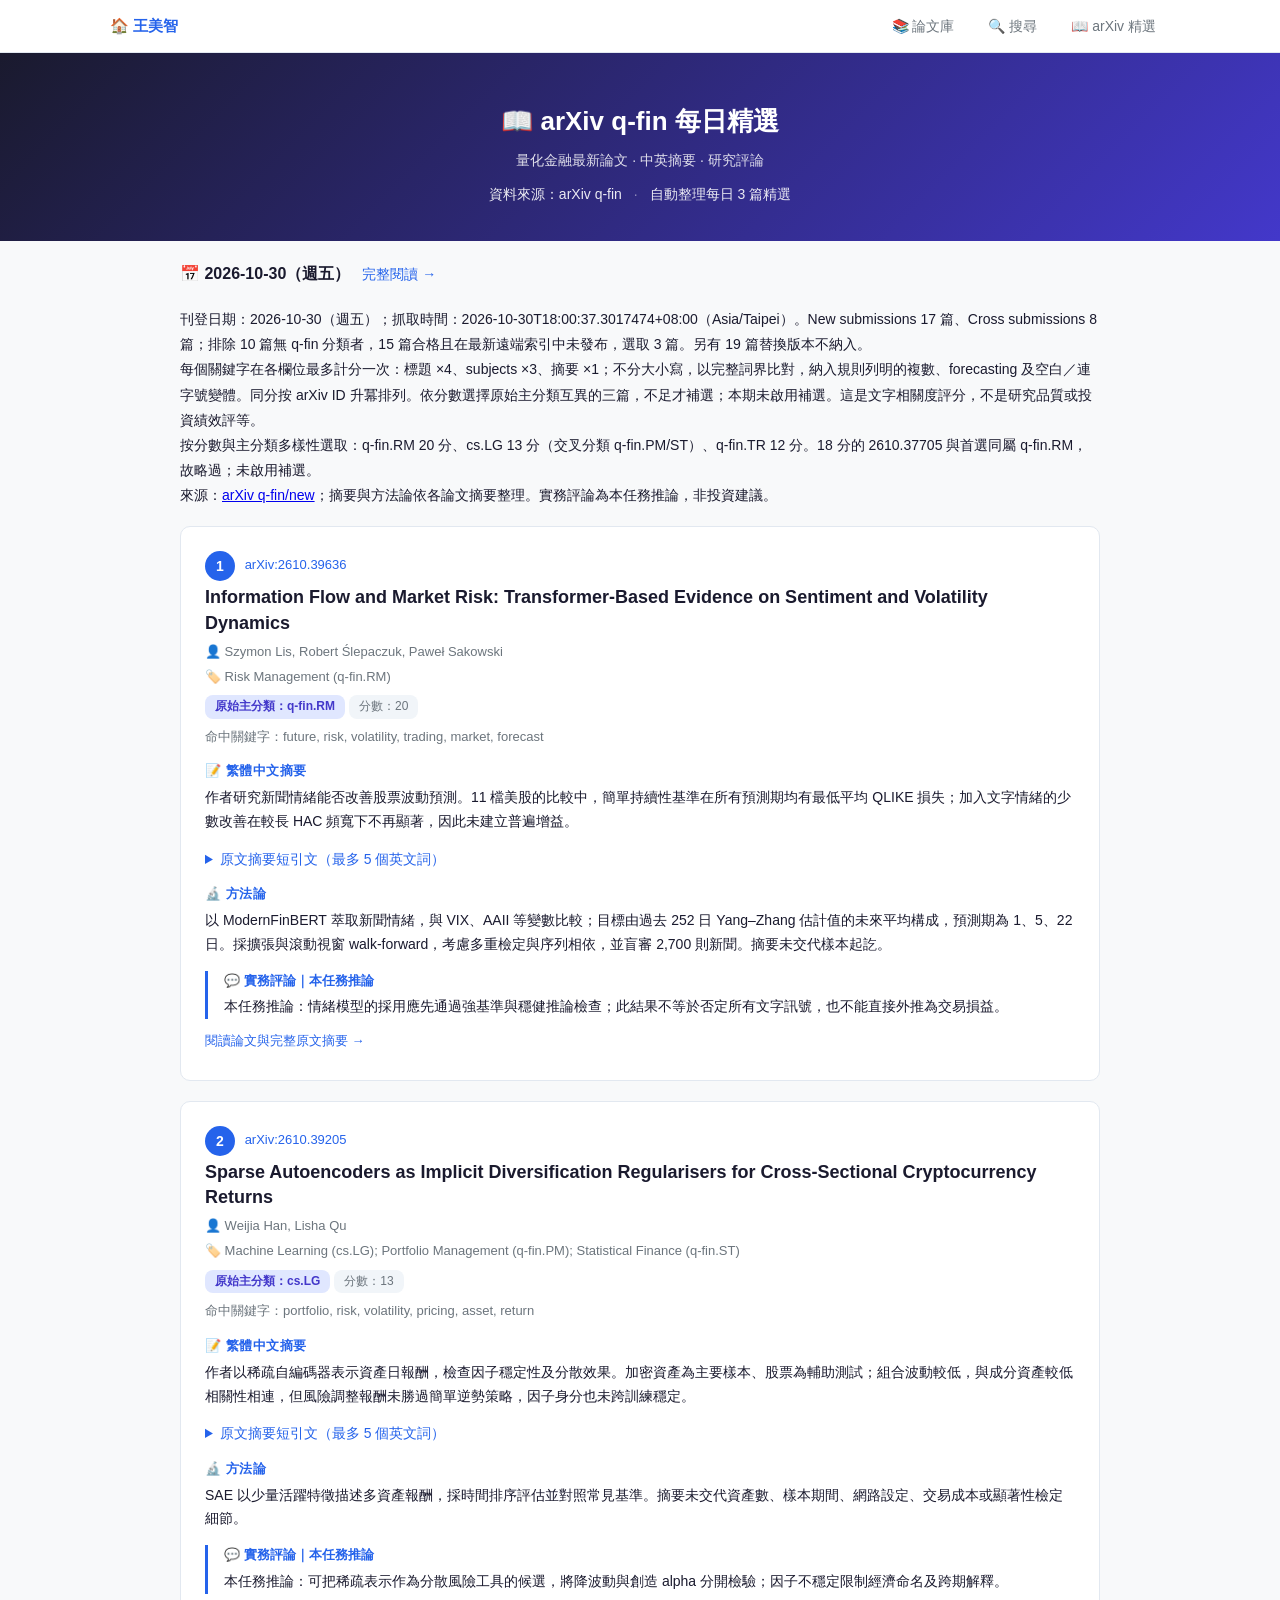
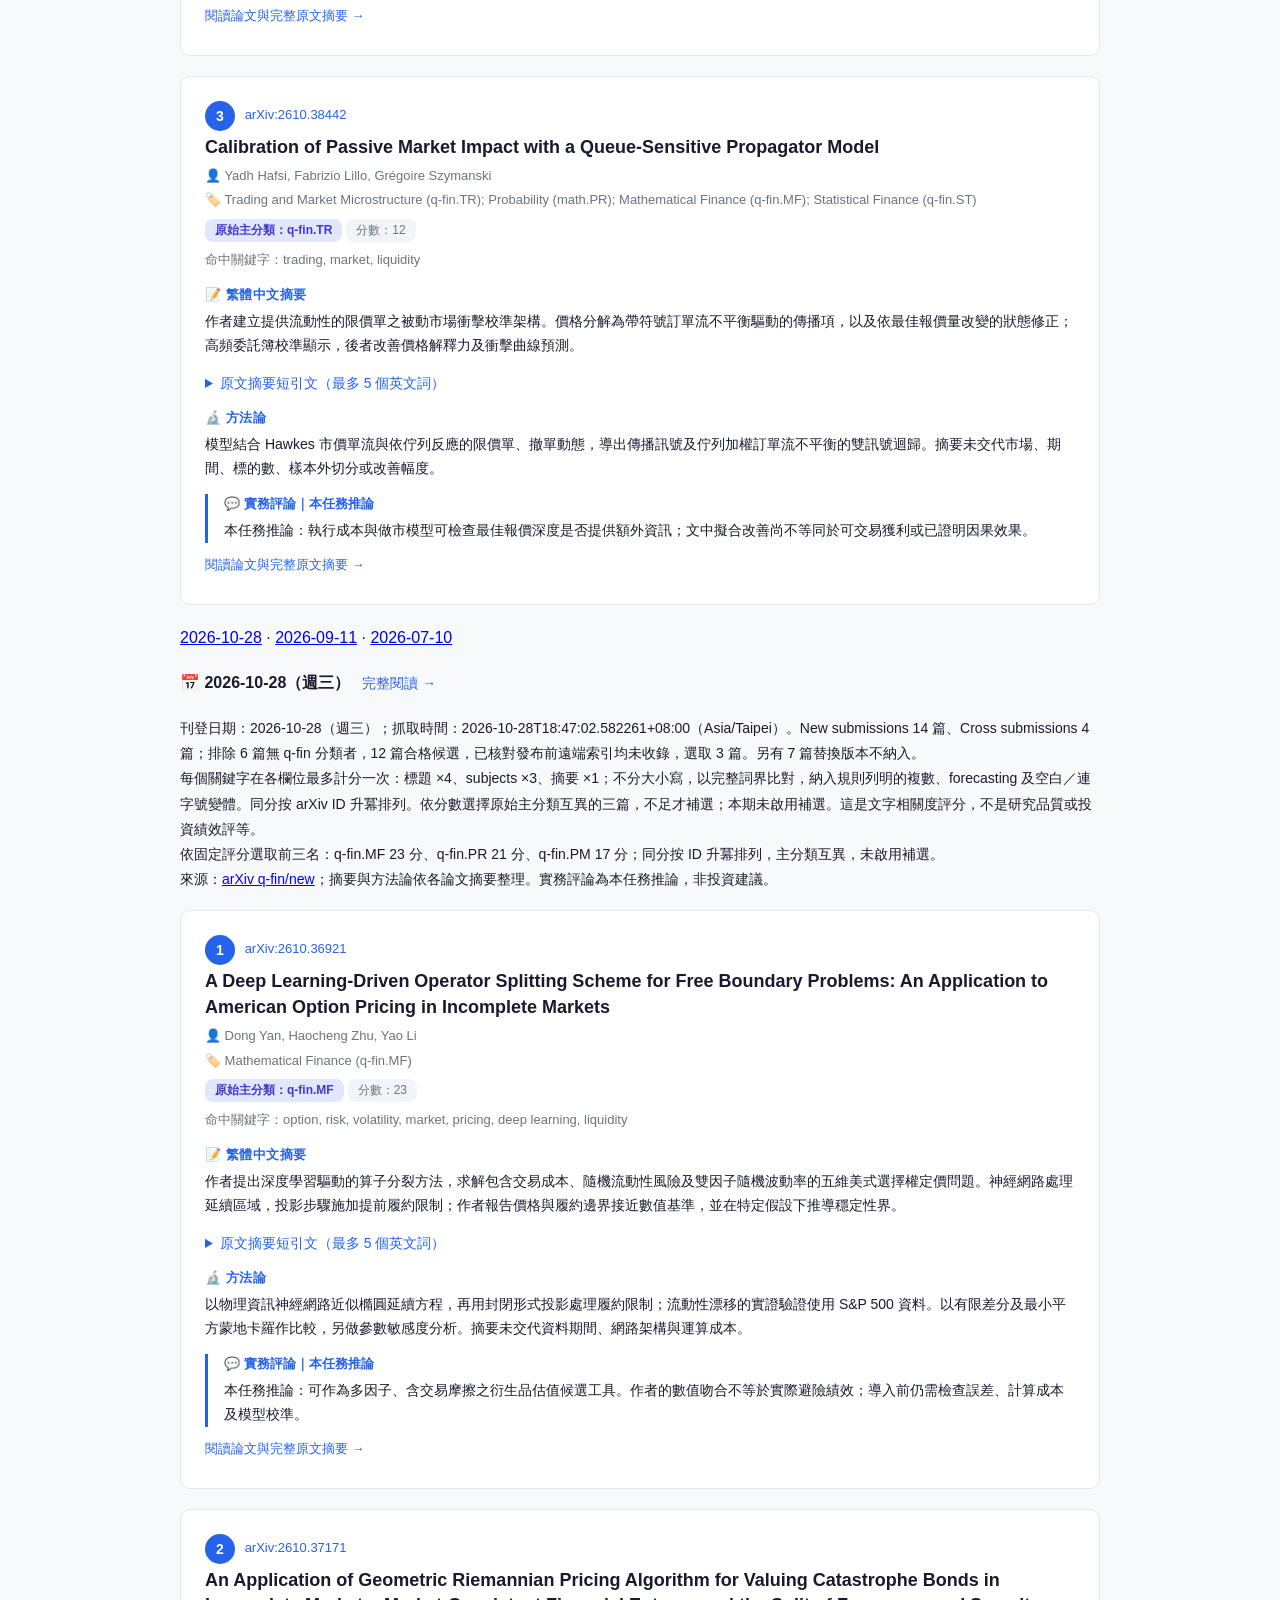
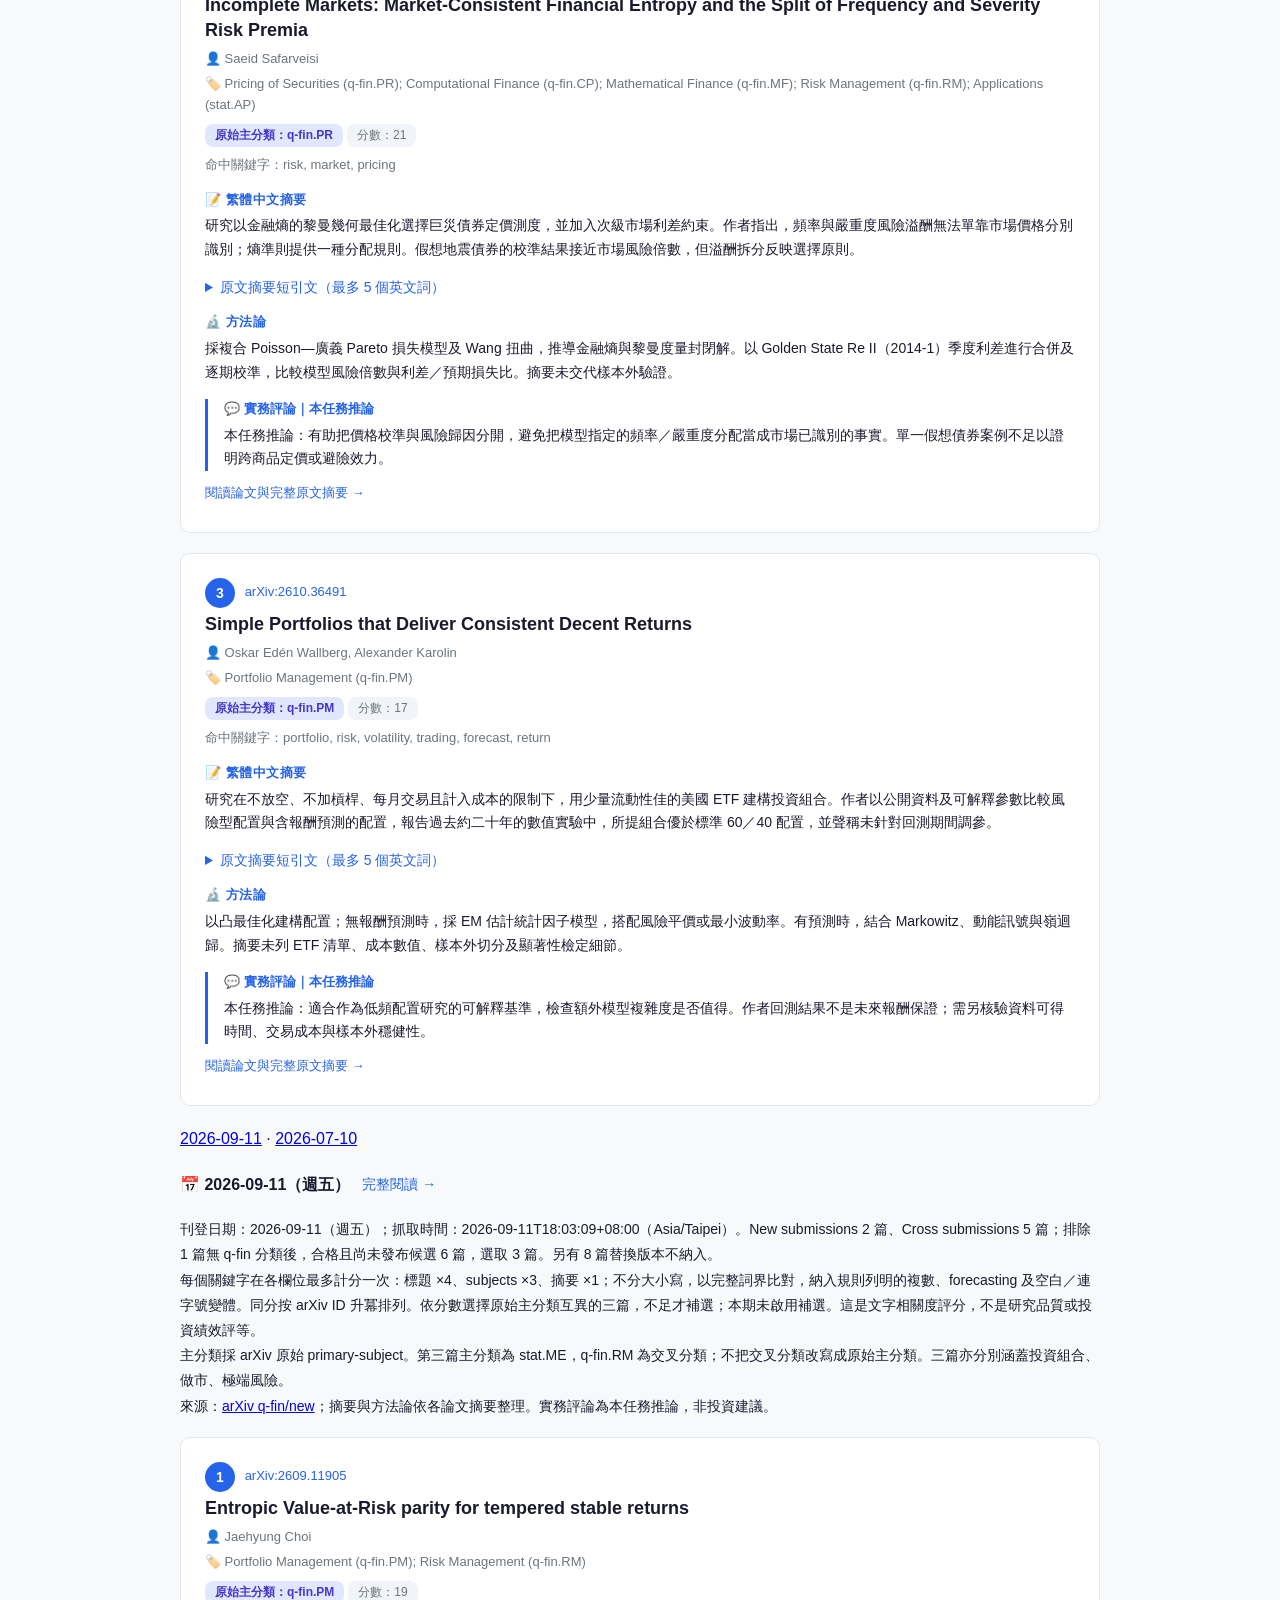
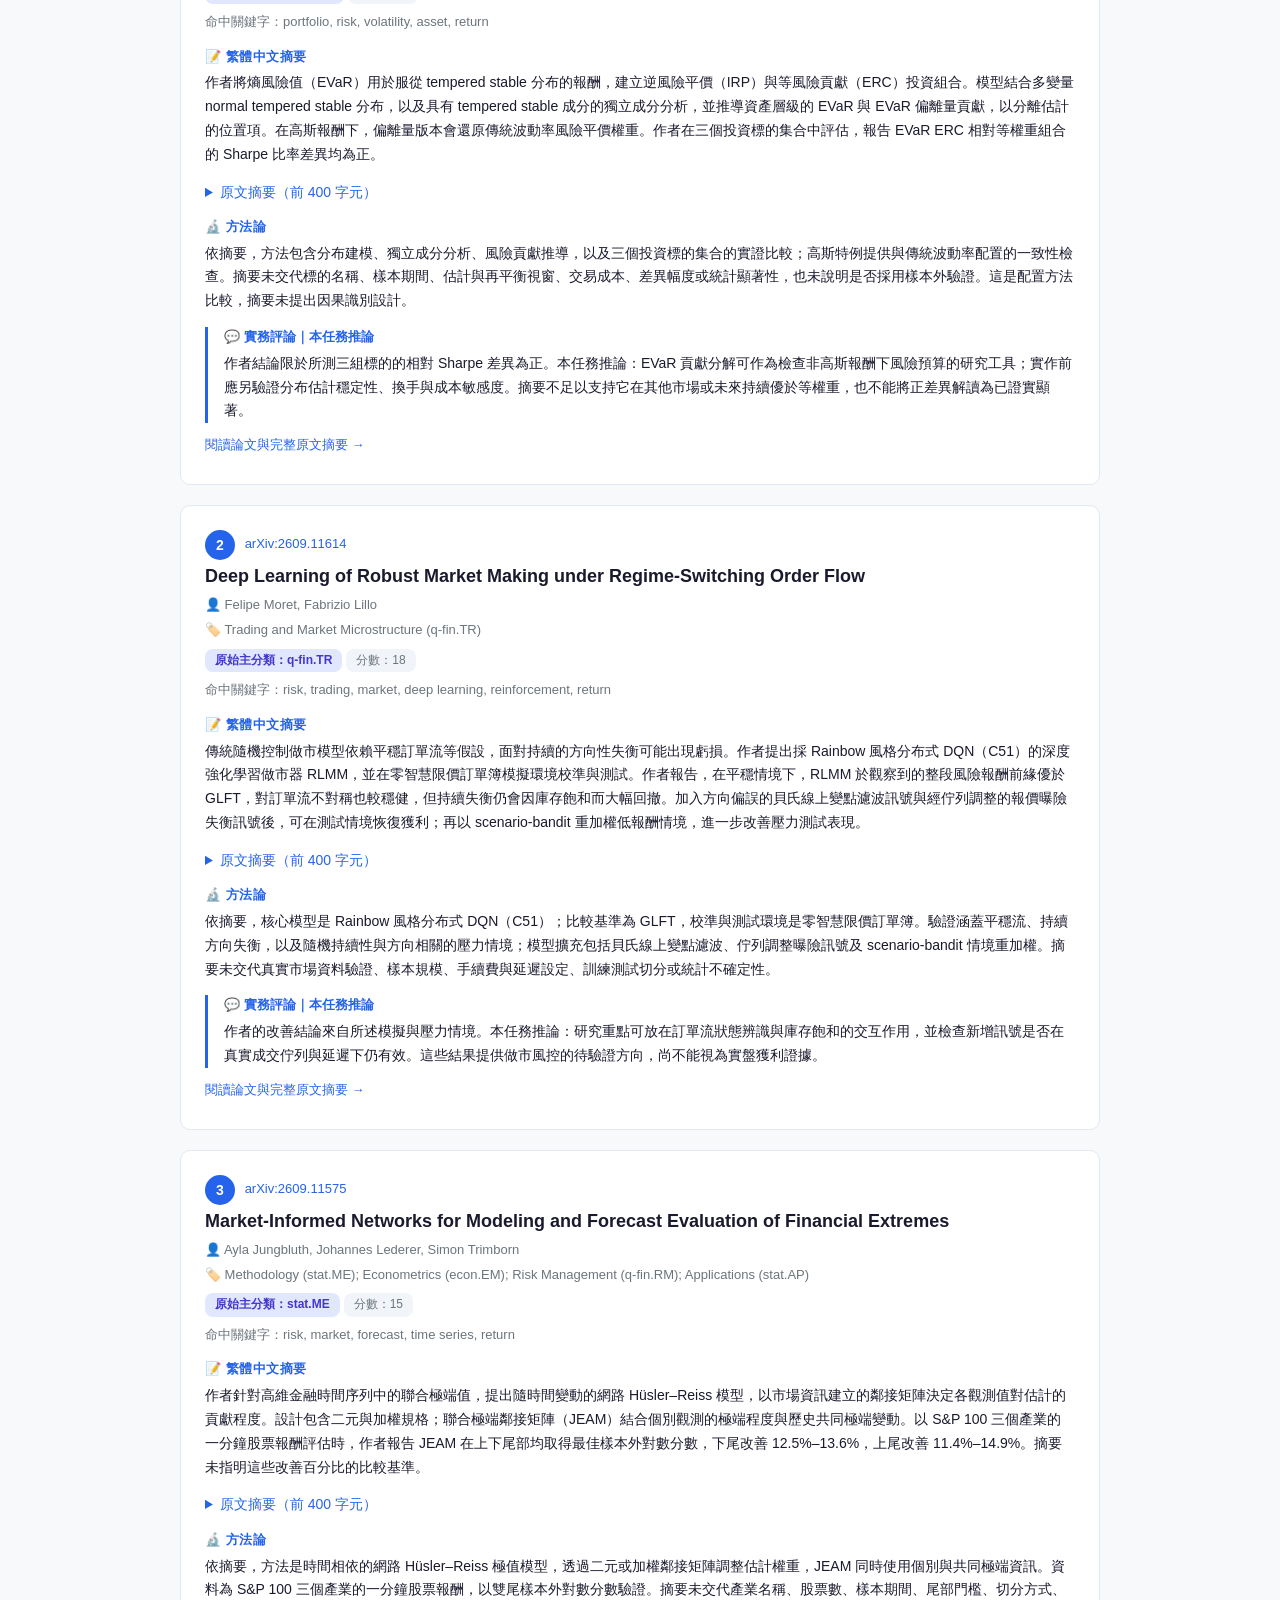
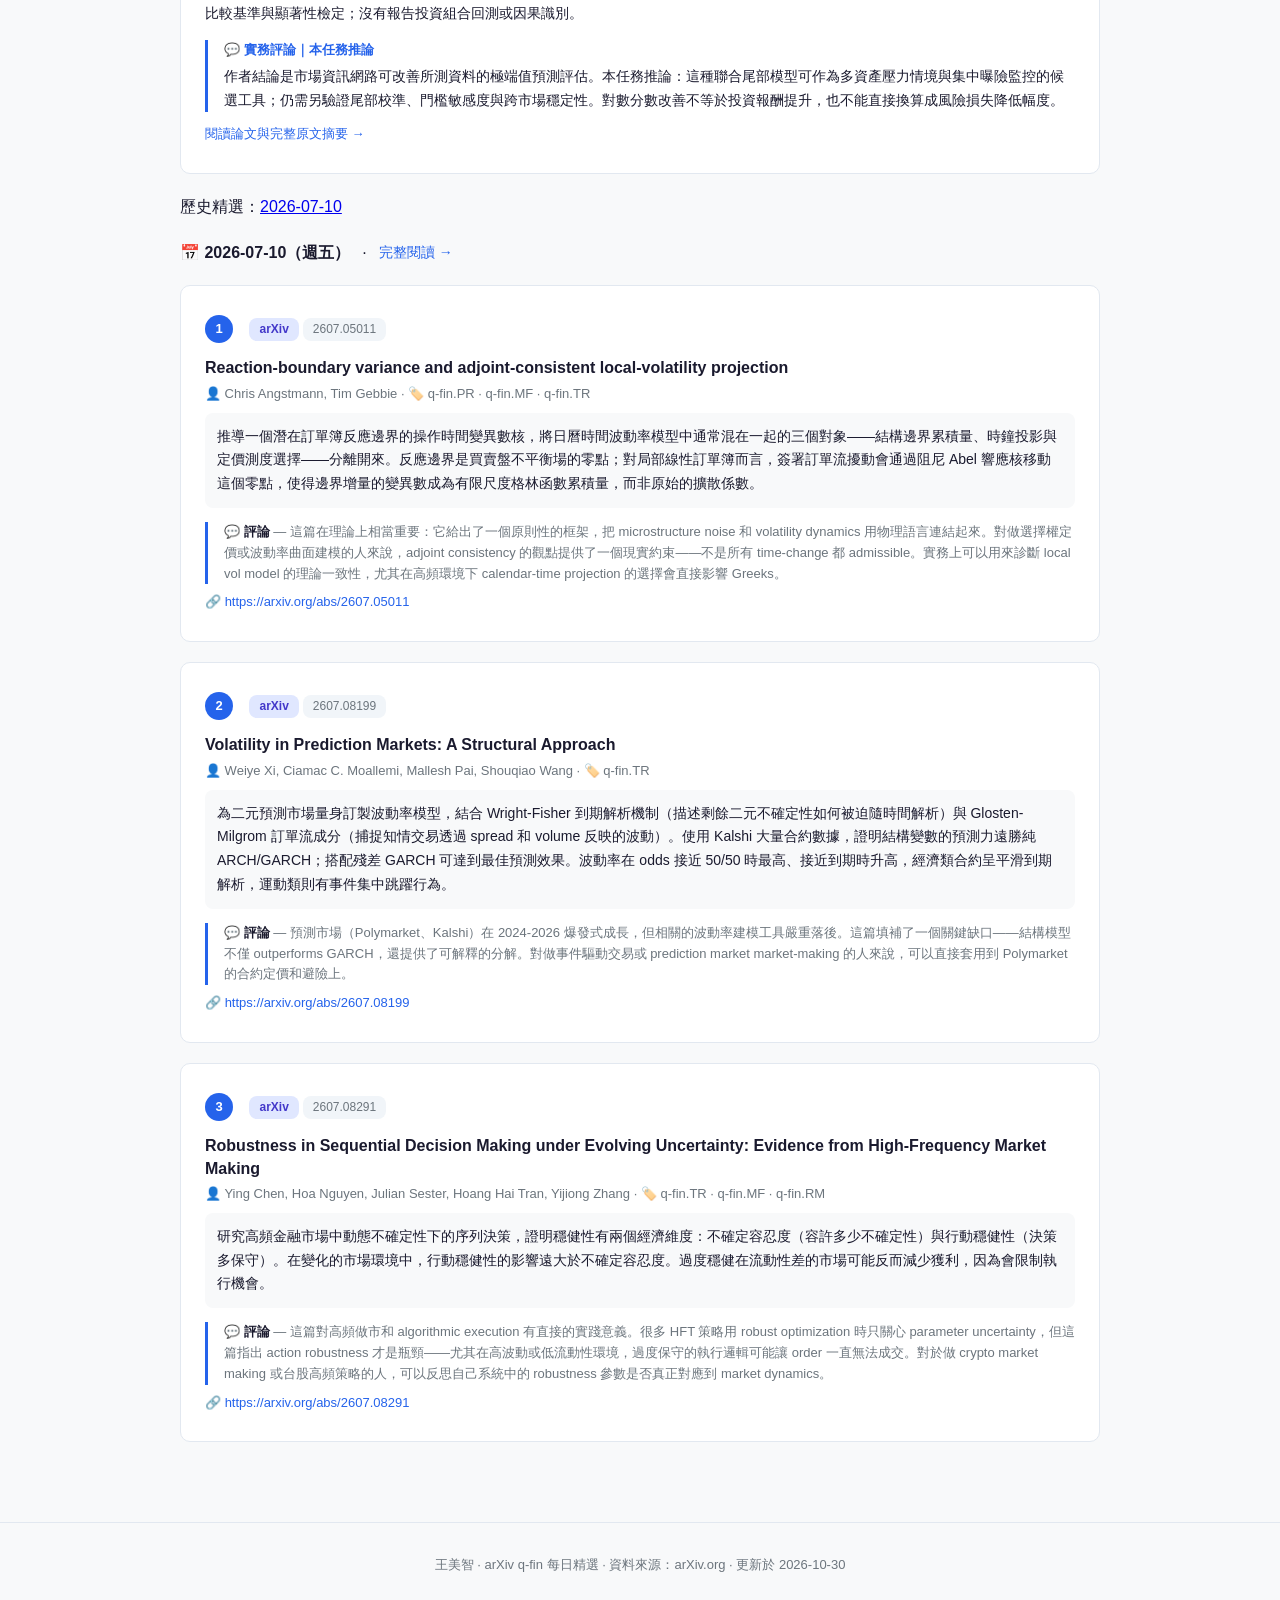
==== commit 6cf169c2: "docs: add 2026-10-30 arXiv q-fin daily picks" ====
--- a/arxiv/index.html
+++ b/arxiv/index.html
@@ -124,7 +124,48 @@
 </div>
 
 <main class="container">
-<section aria-label="最新一期"><div class="day-nav"><span class="current">📅 2026-10-28（週三）</span><a href="2026-10-28.html">完整閱讀 →</a></div><aside class="selection-note"><p>刊登日期：2026-10-28（週三）；抓取時間：2026-10-28T18:47:02.582261+08:00（Asia/Taipei）。New submissions 14 篇、Cross submissions 4 篇；排除 6 篇無 q-fin 分類者，12 篇合格候選，已核對發布前遠端索引均未收錄，選取 3 篇。另有 7 篇替換版本不納入。</p><p>每個關鍵字在各欄位最多計分一次：標題 ×4、subjects ×3、摘要 ×1；不分大小寫，以完整詞界比對，納入規則列明的複數、forecasting 及空白／連字號變體。同分按 arXiv ID 升冪排列。依分數選擇原始主分類互異的三篇，不足才補選；本期未啟用補選。這是文字相關度評分，不是研究品質或投資績效評等。</p><p>依固定評分選取前三名：q-fin.MF 23 分、q-fin.PR 21 分、q-fin.PM 17 分；同分按 ID 升冪排列，主分類互異，未啟用補選。</p><p>來源：<a href="https://arxiv.org/list/q-fin/new">arXiv q-fin/new</a>；摘要與方法論依各論文摘要整理。實務評論為本任務推論，非投資建議。</p></aside><article class="arxiv-card" id="paper-2610.36921">
+<section aria-label="最新一期"><div class="day-nav"><span class="current">📅 2026-10-30（週五）</span><a href="2026-10-30.html">完整閱讀 →</a></div><aside class="selection-note"><p>刊登日期：2026-10-30（週五）；抓取時間：2026-10-30T18:00:37.3017474+08:00（Asia/Taipei）。New submissions 17 篇、Cross submissions 8 篇；排除 10 篇無 q-fin 分類者，15 篇合格且在最新遠端索引中未發布，選取 3 篇。另有 19 篇替換版本不納入。</p><p>每個關鍵字在各欄位最多計分一次：標題 ×4、subjects ×3、摘要 ×1；不分大小寫，以完整詞界比對，納入規則列明的複數、forecasting 及空白／連字號變體。同分按 arXiv ID 升冪排列。依分數選擇原始主分類互異的三篇，不足才補選；本期未啟用補選。這是文字相關度評分，不是研究品質或投資績效評等。</p><p>按分數與主分類多樣性選取：q-fin.RM 20 分、cs.LG 13 分（交叉分類 q-fin.PM/ST）、q-fin.TR 12 分。18 分的 2610.37705 與首選同屬 q-fin.RM，故略過；未啟用補選。</p><p>來源：<a href="https://arxiv.org/list/q-fin/new">arXiv q-fin/new</a>；摘要與方法論依各論文摘要整理。實務評論為本任務推論，非投資建議。</p></aside><article class="arxiv-card" id="paper-2610.39636">
+<div class="meta"><span class="num-badge">1</span> <a href="https://arxiv.org/abs/2610.39636">arXiv:2610.39636</a></div>
+<h2>Information Flow and Market Risk: Transformer-Based Evidence on Sentiment and Volatility Dynamics</h2>
+<p class="meta authors">👤 Szymon Lis, Robert Ślepaczuk, Paweł Sakowski</p>
+<p class="meta subjects">🏷️ Risk Management (q-fin.RM)</p>
+<div class="tags"><span class="arxiv-tag">原始主分類：q-fin.RM</span><span>分數：20</span></div>
+<p class="meta">命中關鍵字：future, risk, volatility, trading, market, forecast</p>
+<div class="section"><h4>📝 繁體中文摘要</h4><p>作者研究新聞情緒能否改善股票波動預測。11 檔美股的比較中，簡單持續性基準在所有預測期均有最低平均 QLIKE 損失；加入文字情緒的少數改善在較長 HAC 頻寬下不再顯著，因此未建立普遍增益。</p></div>
+<details class="section"><summary>原文摘要短引文（最多 5 個英文詞）</summary><p lang="en">This study examines whether transformer-based…</p></details>
+<div class="section"><h4>🔬 方法論</h4><p>以 ModernFinBERT 萃取新聞情緒，與 VIX、AAII 等變數比較；目標由過去 252 日 Yang–Zhang 估計值的未來平均構成，預測期為 1、5、22 日。採擴張與滾動視窗 walk-forward，考慮多重檢定與序列相依，並盲審 2,700 則新聞。摘要未交代樣本起訖。</p></div>
+<div class="commentary"><h4>💬 實務評論｜本任務推論</h4><p>本任務推論：情緒模型的採用應先通過強基準與穩健推論檢查；此結果不等於否定所有文字訊號，也不能直接外推為交易損益。</p></div>
+<p class="meta" style="margin-top:12px"><a href="https://arxiv.org/abs/2610.39636">閱讀論文與完整原文摘要 →</a></p>
+</article>
+<article class="arxiv-card" id="paper-2610.39205">
+<div class="meta"><span class="num-badge">2</span> <a href="https://arxiv.org/abs/2610.39205">arXiv:2610.39205</a></div>
+<h2>Sparse Autoencoders as Implicit Diversification Regularisers for Cross-Sectional Cryptocurrency Returns</h2>
+<p class="meta authors">👤 Weijia Han, Lisha Qu</p>
+<p class="meta subjects">🏷️ Machine Learning (cs.LG); Portfolio Management (q-fin.PM); Statistical Finance (q-fin.ST)</p>
+<div class="tags"><span class="arxiv-tag">原始主分類：cs.LG</span><span>分數：13</span></div>
+<p class="meta">命中關鍵字：portfolio, risk, volatility, pricing, asset, return</p>
+<div class="section"><h4>📝 繁體中文摘要</h4><p>作者以稀疏自編碼器表示資產日報酬，檢查因子穩定性及分散效果。加密資產為主要樣本、股票為輔助測試；組合波動較低，與成分資產較低相關性相連，但風險調整報酬未勝過簡單逆勢策略，因子身分也未跨訓練穩定。</p></div>
+<details class="section"><summary>原文摘要短引文（最多 5 個英文詞）</summary><p lang="en">Factor models are central to…</p></details>
+<div class="section"><h4>🔬 方法論</h4><p>SAE 以少量活躍特徵描述多資產報酬，採時間排序評估並對照常見基準。摘要未交代資產數、樣本期間、網路設定、交易成本或顯著性檢定細節。</p></div>
+<div class="commentary"><h4>💬 實務評論｜本任務推論</h4><p>本任務推論：可把稀疏表示作為分散風險工具的候選，將降波動與創造 alpha 分開檢驗；因子不穩定限制經濟命名及跨期解釋。</p></div>
+<p class="meta" style="margin-top:12px"><a href="https://arxiv.org/abs/2610.39205">閱讀論文與完整原文摘要 →</a></p>
+</article>
+<article class="arxiv-card" id="paper-2610.38442">
+<div class="meta"><span class="num-badge">3</span> <a href="https://arxiv.org/abs/2610.38442">arXiv:2610.38442</a></div>
+<h2>Calibration of Passive Market Impact with a Queue-Sensitive Propagator Model</h2>
+<p class="meta authors">👤 Yadh Hafsi, Fabrizio Lillo, Grégoire Szymanski</p>
+<p class="meta subjects">🏷️ Trading and Market Microstructure (q-fin.TR); Probability (math.PR); Mathematical Finance (q-fin.MF); Statistical Finance (q-fin.ST)</p>
+<div class="tags"><span class="arxiv-tag">原始主分類：q-fin.TR</span><span>分數：12</span></div>
+<p class="meta">命中關鍵字：trading, market, liquidity</p>
+<div class="section"><h4>📝 繁體中文摘要</h4><p>作者建立提供流動性的限價單之被動市場衝擊校準架構。價格分解為帶符號訂單流不平衡驅動的傳播項，以及依最佳報價量改變的狀態修正；高頻委託簿校準顯示，後者改善價格解釋力及衝擊曲線預測。</p></div>
+<details class="section"><summary>原文摘要短引文（最多 5 個英文詞）</summary><p lang="en">We develop a framework for…</p></details>
+<div class="section"><h4>🔬 方法論</h4><p>模型結合 Hawkes 市價單流與依佇列反應的限價單、撤單動態，導出傳播訊號及佇列加權訂單流不平衡的雙訊號迴歸。摘要未交代市場、期間、標的數、樣本外切分或改善幅度。</p></div>
+<div class="commentary"><h4>💬 實務評論｜本任務推論</h4><p>本任務推論：執行成本與做市模型可檢查最佳報價深度是否提供額外資訊；文中擬合改善尚不等同於可交易獲利或已證明因果效果。</p></div>
+<p class="meta" style="margin-top:12px"><a href="https://arxiv.org/abs/2610.38442">閱讀論文與完整原文摘要 →</a></p>
+</article></section>
+<nav class="archive-links" aria-label="往期入口"><a href="2026-10-28.html">2026-10-28</a> · <a href="2026-09-11.html">2026-09-11</a> · <a href="2026-07-10.html">2026-07-10</a></nav>
+
+<section aria-label="歷史一期 2026-10-28"><div class="day-nav"><span class="current">📅 2026-10-28（週三）</span><a href="2026-10-28.html">完整閱讀 →</a></div><aside class="selection-note"><p>刊登日期：2026-10-28（週三）；抓取時間：2026-10-28T18:47:02.582261+08:00（Asia/Taipei）。New submissions 14 篇、Cross submissions 4 篇；排除 6 篇無 q-fin 分類者，12 篇合格候選，已核對發布前遠端索引均未收錄，選取 3 篇。另有 7 篇替換版本不納入。</p><p>每個關鍵字在各欄位最多計分一次：標題 ×4、subjects ×3、摘要 ×1；不分大小寫，以完整詞界比對，納入規則列明的複數、forecasting 及空白／連字號變體。同分按 arXiv ID 升冪排列。依分數選擇原始主分類互異的三篇，不足才補選；本期未啟用補選。這是文字相關度評分，不是研究品質或投資績效評等。</p><p>依固定評分選取前三名：q-fin.MF 23 分、q-fin.PR 21 分、q-fin.PM 17 分；同分按 ID 升冪排列，主分類互異，未啟用補選。</p><p>來源：<a href="https://arxiv.org/list/q-fin/new">arXiv q-fin/new</a>；摘要與方法論依各論文摘要整理。實務評論為本任務推論，非投資建議。</p></aside><article class="arxiv-card" id="paper-2610.36921">
 <div class="meta"><span class="num-badge">1</span> <a href="https://arxiv.org/abs/2610.36921">arXiv:2610.36921</a></div>
 <h2>A Deep Learning-Driven Operator Splitting Scheme for Free Boundary Problems: An Application to American Option Pricing in Incomplete Markets</h2>
 <p class="meta authors">👤 Dong Yan, Haocheng Zhu, Yao Li</p>
@@ -284,7 +325,7 @@
 </main>
 
 <footer>
-  <p>王美智 · arXiv q-fin 每日精選 · 資料來源：arXiv.org · 更新於 2026-10-28</p>
+  <p>王美智 · arXiv q-fin 每日精選 · 資料來源：arXiv.org · 更新於 2026-10-30</p>
 </footer>
 
 </body>
